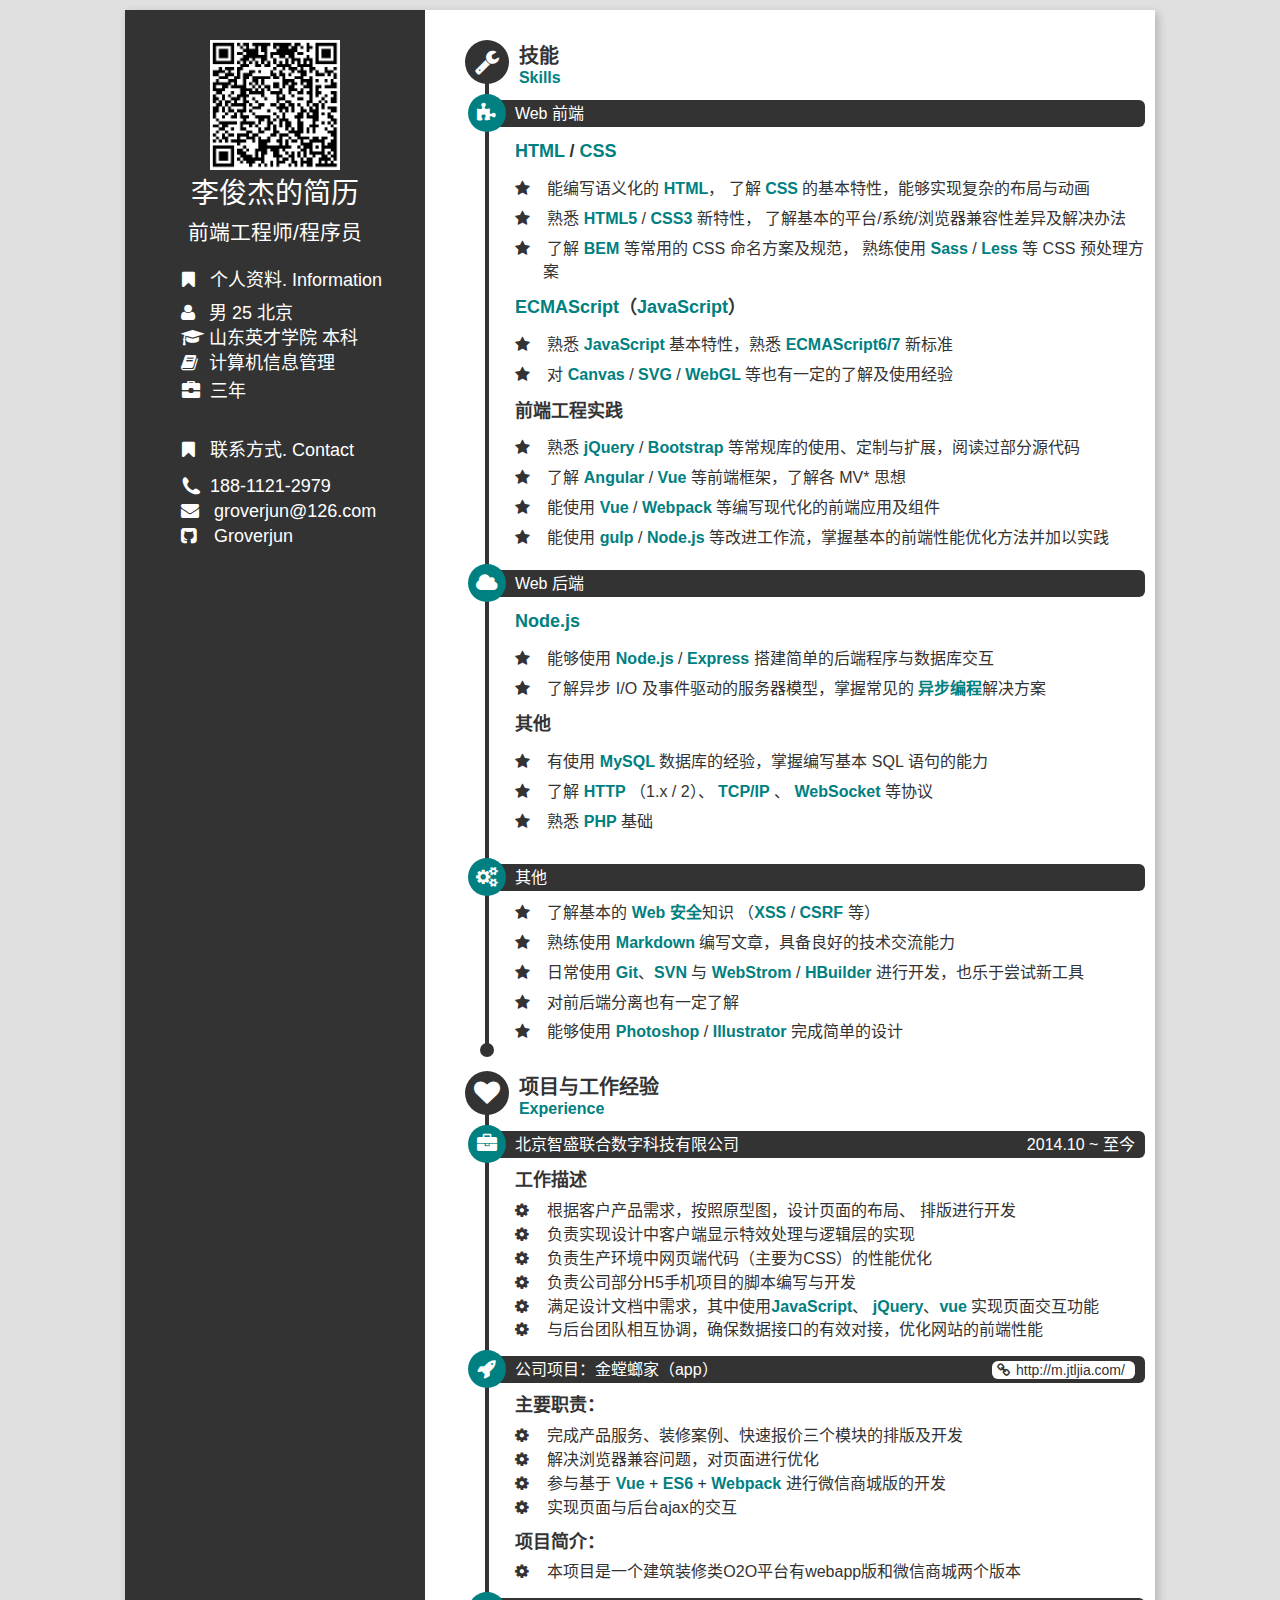
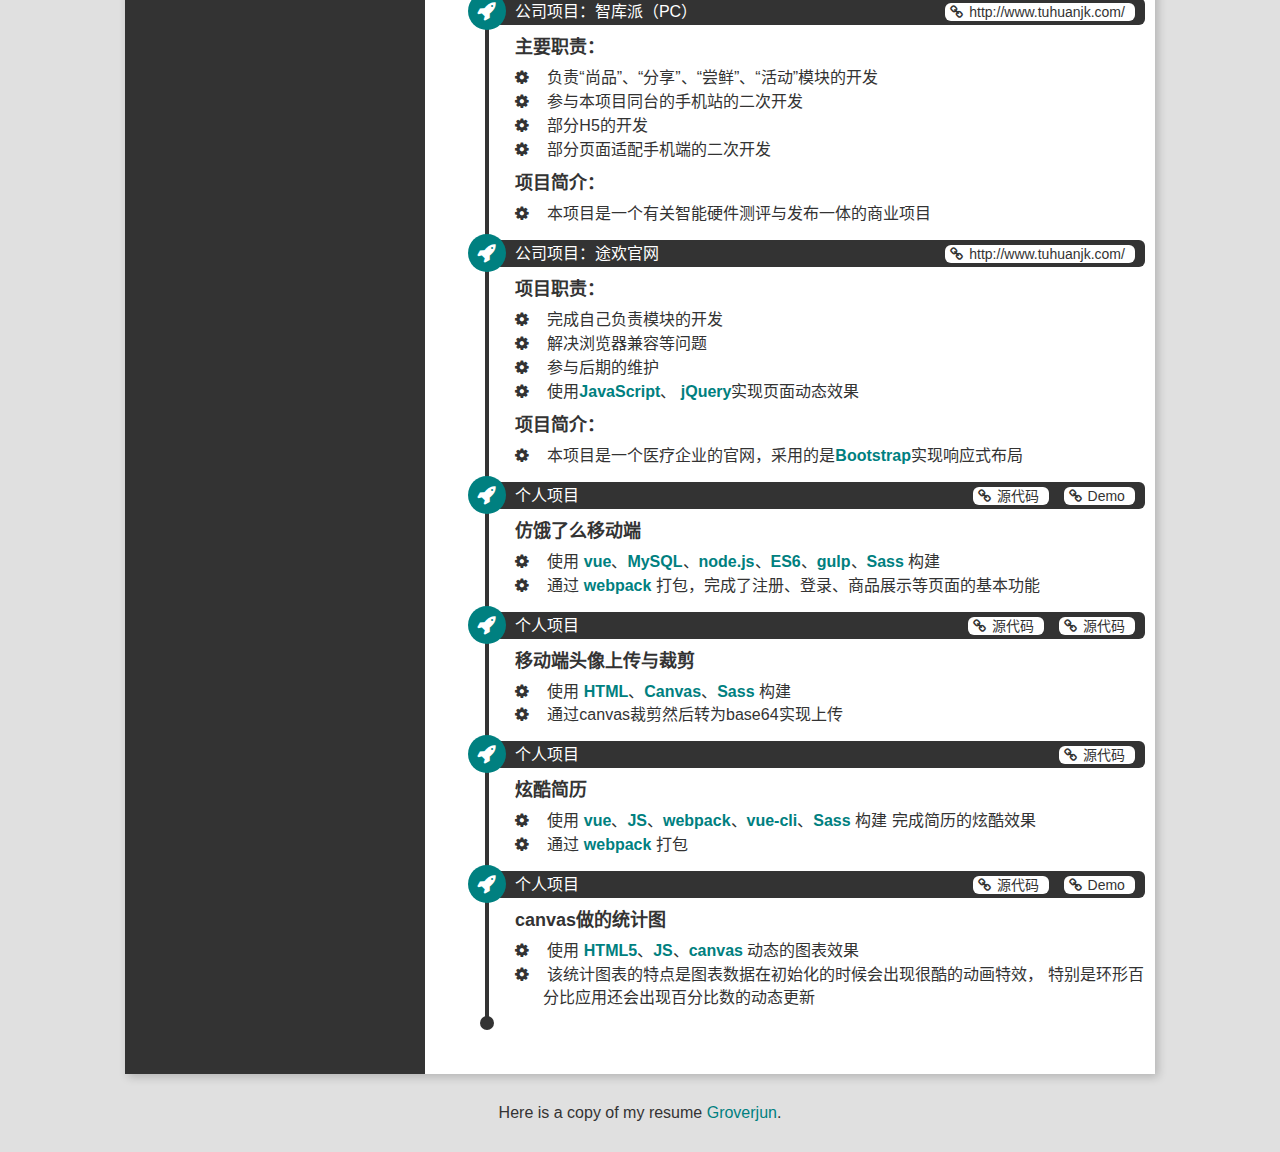
==== index.html @ 9f594776 "addd" ====
<!DOCTYPE html>
<!--[if lte IE 8]>
<html lang="zh-CN" class="lte-ie8">
<![endif]-->
<!--[if gt IE 8]><!-->
<html lang="zh-CN">
	<!--<![endif]-->

	<head>
		<meta charset="utf-8">
		<title>李俊杰- 个人简历</title>
		<meta name="viewport" content="width=device-width, initial-scale=1.0">
		<link rel="stylesheet" href="fontsss/iconfont.css">
		<link rel="stylesheet" href="fonttow/iconfont.css">
		<link rel="stylesheet" href="css/index.css">
		<script src="fonttow/iconfont.js"></script>
	</head>

	<body>
		<!--[if lte IE 8]><div class="lte-ie8-comment-wrapper"><p class="lte-ie8-comment">你正在使用 IE8 或更老的古董浏览器，还是快升级或者换浏览器吧~</p></div><![endif]-->
		<div class="container">
			<main>
				<header class="intro">
					<figure class="header-qrcode">
						<img src="css/junjie.png" class="qrcode-img invisible-lt-sm visible-print" />
					</figure>
					<section class="title">
						<h1>李俊杰的简历</h1>
						<h2>前端工程师/程序员</h2>
					</section>
					<section>
						<p class="tag"><span>个人资料. </span><span>Information</span></p>
						<ul class="contact">
							<li class="info-person">男 25 北京</li>
							<li class="info-education">山东英才学院 本科</li>
							<li class="info-professional">计算机信息管理</li>
							<li class="contact-person">
								<i class="iconfont icon-job"></i>三年

							</li>
						</ul>
						<div class="clear"></div>
					</section>
					<address>
						<p class="tag"><span>联系方式. </span><span>Contact</span></p>
						<ul class="contact">
							<li class="contact-tel">
								<i class="iconfont icon-tel"></i>
								<a href="tel:18811212979" >188-1121-2979</a>
							</li>
							<li class="contact-email">
								<a href="mailto://groverjun@126.com">groverjun@126.com</a>
							</li>							
							<li class="contact-github">
								<a href="https://github.com/Groverjun">Groverjun</a>
							</li>
						</ul>
					</address>
				</header>
				<article class="content row">
					<article class="column-6 first column">
						<article class="column-6 last column">
							<section class="skills">
								<div class="sec-title-wrapper">
									<h3 class="sec-title">
										<span class="sec-title-ch">技能</span>
										<span class="sec-title-en">Skills</span>
									</h3>
								</div>
								<div class="timeline-wrapper">
									<ul class="sec-content timeline">
										<li class="timeline-item skills-frontend">
											<h3 class="timeline-title">
												<span class="skills-type">Web 前端</span>
											</h3>
											<dl class="skills-description timeline-content">
												<dt class="skills-item-summary">
													<strong>HTML</strong> / <strong>CSS</strong>
												</dt>
												<dd class="skills-item-description">
													<span>
														能编写语义化的 <strong>HTML</strong>，
														了解 <strong>CSS</strong> 的基本特性，能够实现复杂的布局与动画
													</span>
												</dd>
												<dd class="skills-item-description">
													<span>
														熟悉 <strong>HTML5</strong> / <strong>CSS3</strong> 新特性，
														了解基本的平台/系统/浏览器兼容性差异及解决办法
													</span>
												</dd>
												<dd class="skills-item-description">
													<span>
														了解 <strong>BEM</strong> 等常用的 CSS 命名方案及规范，
														熟练使用 <strong>Sass</strong> / <strong>Less</strong> 
														等 CSS 预处理方案</span>
												</dd>
												<dt class="skills-item-summary">
													<strong>ECMAScript</strong>（<strong>JavaScript</strong>）
												</dt>
												<dd class="skills-item-description">
													<span>
														熟悉 <strong>JavaScript</strong> 
														基本特性，熟悉 <strong>ECMAScript6/7</strong> 新标准
													</span>
												</dd>
												<dd class="skills-item-description">
													<span>
														对 <strong>Canvas</strong> / <strong>SVG</strong> / 
														<strong>WebGL</strong> 等也有一定的了解及使用经验
													</span>
												</dd>
												<dt class="skills-item-summary">前端工程实践</dt>

												<dd class="skills-item-description">
													<span>
														熟悉 <strong>jQuery</strong> / 
														<strong>Bootstrap</strong> 等常规库的使用、定制与扩展，阅读过部分源代码
													</span>
												</dd>
												<dd class="skills-item-description">
													<span>
														了解<strong> Angular </strong>/ <strong>Vue </strong>等前端框架，了解各 MV* 思想
													</span>
												</dd>
												<dd class="skills-item-description">
													<span>
														能使用<strong> Vue </strong>/ <strong>Webpack </strong>等编写现代化的前端应用及组件
													</span>
												</dd>
												<dd class="skills-item-description">
													<span>
														能使用 <strong>gulp</strong> / <strong>Node.js</strong> 等改进工作流，掌握基本的前端性能优化方法并加以实践
													</span>
												</dd>
											</dl>
										</li>
										<li class="timeline-item skills-backend">
											<h3 class="timeline-title"><span class="skills-type">Web 后端</span></h3>
											<dl class="skills-description timeline-content">
												<dt class="skills-item-summary">
													<strong>Node.js</strong>
												</dt>
												<dd class="skills-item-description">
													<span>能够使用 <strong>Node.js</strong> / 
													<strong>Express</strong> 搭建简单的后端程序与数据库交互
												</dd>
												<dd class="skills-item-description">
													<span>
														了解异步 I/O 及事件驱动的服务器模型，掌握常见的
														<strong>异步编程</strong>解决方案
													</span>
												</dd>
												<dt class="skills-item-summary">其他</dt>
												<dd class="skills-item-description">
													<span>
														有使用 <strong>MySQL</strong>
														数据库的经验，掌握编写基本 SQL 语句的能力
													</span>
												</dd>
												<dd class="skills-item-description">
													<span>
														 了解 <strong>HTTP</strong>
														（1.x / 2）、 <strong>TCP/IP</strong>
														、 <strong>WebSocket</strong> 等协议
													</span>
												</dd>
												<dd class="skills-item-description">
													<span>
														熟悉 <strong>PHP</strong> 基础

													</span>
												</dd>
											</dl>
										</li>
										<li class="timeline-item skills-miscellaneous">
											<h3 class="timeline-title">
												<span class="skills-type">其他</span>
											</h3>
											<ul class="skills-description skills-miscellaneous timeline-content">
												<li class="skills-item-description">
													<span>
														了解基本的 <strong>Web 安全</strong>知识
														（<strong>XSS</strong> / 
														 <strong>CSRF</strong> 等）
													</span>
												</li>
												<li class="skills-item-description">
													<span>
														熟练使用 <strong>Markdown</strong> 编写文章，具备良好的技术交流能力
													</span>
												</li>
												<li class="skills-item-description">
													<span>
														日常使用 <strong>Git</strong>、<strong>SVN</strong>
														与 <strong>WebStrom</strong> /
														<strong>HBuilder</strong> 进行开发，也乐于尝试新工具
													</span>
												</li>
												<li class="skills-item-description">
													<span>
														对前后端分离也有一定了解
													</span>
												</li>
												<li class="skills-item-description">
													<span>
														能够使用 <strong>Photoshop</strong> / 
														<strong>Illustrator</strong> 完成简单的设计
													</span>
												</li>
											</ul>
										</li>
									</ul>
								</div>
							</section>
						</article>
						<section class="experience">
							<div class="sec-title-wrapper">
								<h3 class="sec-title">
									<span class="sec-title-ch">项目与工作经验</span>
									<span class="sec-title-en">Experience</span>
								</h3>
							</div>
							<div class="timeline-wrapper">
								<ul class="sec-content timeline">
									<li class="timeline-item experience-job">
										<h3 class="timeline-title">
											<span class="experience-place">北京智盛联合数字科技有限公司 </span>
											<time class="experience-time">2014.10 ~ 至今</time>
										</h3>
										<dl class="experience-description timeline-content">
											<dt class="experience-position">工作描述</dt>
											<dd class="experience-task">
												根据客户产品需求，按照原型图，设计页面的布局、
												排版进行开发
											</dd>
											<dd class="experience-task">
												负责实现设计中客户端显示特效处理与逻辑层的实现
											</dd>
											<dd class="experience-task">
												负责生产环境中网页端代码（主要为CSS）的性能优化
											</dd>
											<dd class="experience-task">
												负责公司部分H5手机项目的脚本编写与开发
											</dd>
											<dd class="experience-task">
												满足设计文档中需求，其中使用<strong>JavaScript</strong>、
												<strong>jQuery</strong>、<strong>vue</strong>
												实现页面交互功能
											</dd>
											<dd class="experience-task">
												与后台团队相互协调，确保数据接口的有效对接，优化网站的前端性能
											</dd>

										</dl>
									</li>
									<!--=====================公司项目==========================-->
									<li class="timeline-item experience-project">
										<h3 class="timeline-title">
											<span class="experience-project-type">公司项目：金螳螂家（app）</span>
											<span class="experience-title-aside">
												<a href="http://m.jtljia.com/" class="experience-project-link">http://m.jtljia.com/</a>
											</span>
										</h3>
										<dl class="experience-description timeline-content">
											<dt class="experience-project-name">主要职责：</dt>
											<dd class="experience-task">
												完成产品服务、装修案例、快速报价三个模块的排版及开发
											</dd>
											<dd class="experience-task">
												解决浏览器兼容问题，对页面进行优化
											</dd>
											<dd class="experience-task">
												参与基于 <strong>Vue</strong>
												+ <strong>ES6</strong> +
												<strong>Webpack</strong>
												进行微信商城版的开发
											</dd>
											<dd class="experience-task">
												实现页面与后台ajax的交互
											</dd>
											<dt class="experience-project-name">项目简介：</dt>
											<dd class="experience-task">
												本项目是一个建筑装修类O2O平台有webapp版和微信商城两个版本
											</dd>
										</dl>
									</li>
									<li class="timeline-item experience-project">
										<h3 class="timeline-title">
											<span class="experience-project-type">公司项目：智库派（PC）</span>
											<span class="experience-title-aside">
												<a href="http://www.zhikoco.com/" class="experience-project-link">http://www.tuhuanjk.com/</a>
											</span>
										</h3>
										<dl class="experience-description timeline-content">
											<dt class="experience-project-name">主要职责：</dt>
											<dd class="experience-task">
												负责“尚品”、“分享”、“尝鲜”、“活动”模块的开发
											</dd>
											<dd class="experience-task">
												参与本项目同台的手机站的二次开发
											</dd>
											<dd class="experience-task">
												部分H5的开发
											</dd>
											<dd class="experience-task">
												部分页面适配手机端的二次开发
											</dd>
											<dt class="experience-project-name">项目简介：</dt>
											<dd class="experience-task">
												本项目是一个有关智能硬件测评与发布一体的商业项目
											</dd>
										</dl>
									</li>
									<li class="timeline-item experience-project">
										<h3 class="timeline-title">
											<span class="experience-project-type">公司项目：途欢官网</span>
											<span class="experience-title-aside">
												<a href="http://www.tuhuanjk.com/" class="experience-project-link">http://www.tuhuanjk.com/</a>
											</span>
										</h3>
										<dl class="experience-description timeline-content">
											<dt class="experience-project-name">项目职责：</dt>
											<dd class="experience-task">
												完成自己负责模块的开发
											</dd>
											<dd class="experience-task">
												解决浏览器兼容等问题
											</dd>
											<dd class="experience-task">
												参与后期的维护
											</dd>
											<dd class="experience-task">
												使用<strong>JavaScript</strong>、 <strong>jQuery</strong>实现页面动态效果
											</dd>
											<dt class="experience-project-name">项目简介：</dt>
											<dd class="experience-task">
												本项目是一个医疗企业的官网，采用的是<strong>Bootstrap</strong>实现响应式布局
											</dd>
										</dl>
									</li>


									<!--======================个人项目============================-->
									<li class="timeline-item experience-project">
										<h3 class="timeline-title">
											<span class="experience-project-type">个人项目</span>
											<span class="experience-title-aside">
												<a href="https://github.com/Groverjun/lem" class="experience-project-link">源代码</a>
												<a href="http://cangdu.org:8001/" class="experience-project-link">Demo</a>
											</span>
										</h3>
										<dl class="experience-description timeline-content">
											<dt class="experience-project-name">仿饿了么移动端</dt>
											<dd class="experience-task">

												使用 <strong>vue</strong>、<strong>MySQL</strong>、<strong>node.js</strong>、<strong>ES6</strong>、<strong>gulp</strong>、<strong>Sass</strong> 构建

											</dd>
											<dd class="experience-task">
												通过 <strong>webpack</strong> 打包，完成了注册、登录、商品展示等页面的基本功能
											</dd>
										</dl>
									</li>
									<li class="timeline-item experience-project">
										<h3 class="timeline-title">
											<span class="experience-project-type">个人项目</span>
											<span class="experience-title-aside">
												<a href="https://github.com/Groverjun/html5" class="experience-project-link">源代码</a>
												<a href=" https://groverjun.github.io/html5/" class="experience-project-link">源代码</a>
											</span>
										</h3>
										<dl class="experience-description timeline-content">
											<dt class="experience-project-name">移动端头像上传与裁剪</dt>
											<dd class="experience-task">
												使用 <strong>HTML</strong>、<strong>Canvas</strong>、<strong>Sass</strong> 构建

											</dd>
											<dd class="experience-task">
												通过canvas裁剪然后转为base64实现上传
											</dd>
										</dl>
									</li>
									<li class="timeline-item experience-project">
										<h3 class="timeline-title">
											<span class="experience-project-type">个人项目</span>
											<span class="experience-title-aside">
												<a href="https://github.com/Groverjun/resume2.0" class="experience-project-link">源代码</a>
											</span>
										</h3>
										<dl class="experience-description timeline-content">
											<dt class="experience-project-name">炫酷简历</dt>
											<dd class="experience-task">

												使用 <strong>vue</strong>、<strong>JS</strong>、<strong>webpack</strong>、<strong>vue-cli</strong>、<strong>Sass</strong> 构建
												完成简历的炫酷效果
											</dd>
											<dd class="experience-task">
												通过 <strong>webpack</strong> 打包
											</dd>
										</dl>
									</li>
									<li class="timeline-item experience-project">
										<h3 class="timeline-title">
											<span class="experience-project-type">个人项目</span>
											<span class="experience-title-aside">
												<a href="https://github.com/Groverjun/canvas" class="experience-project-link">源代码</a>
												<a href=" https://groverjun.github.io/canvas/" class="experience-project-link">Demo</a>
											</span>
										</h3>
										<dl class="experience-description timeline-content">
											<dt class="experience-project-name">canvas做的统计图</dt>
											<dd class="experience-task">

												使用 <strong>HTML5</strong>、<strong>JS</strong>、<strong>canvas</strong>
												动态的图表效果
											</dd>
											<dd class="experience-task">
												该统计图表的特点是图表数据在初始化的时候会出现很酷的动画特效，
												特别是环形百分比应用还会出现百分比数的动态更新
											</dd>
										</dl>
									</li>
								</ul>
							</div>
						</section>
					</article>
				</article>

			</main>
		</div>
		<footer>
			<p>Here is a copy of my resume
				<a href="https://github.com/Groverjun/Web-Developer2.0">Groverjun</a>.</p>
		</footer>
	</body>

</html>
---- fontsss/iconfont.css ----
@font-face {font-family: "iconfont";
  src: url('iconfont.eot?t=1501136248824'); /* IE9*/
  src: url('iconfont.eot?t=1501136248824#iefix') format('embedded-opentype'), /* IE6-IE8 */
  url('iconfont.woff?t=1501136248824') format('woff'), /* chrome, firefox */
  url('iconfont.ttf?t=1501136248824') format('truetype'), /* chrome, firefox, opera, Safari, Android, iOS 4.2+*/
  url('iconfont.svg?t=1501136248824#iconfont') format('svg'); /* iOS 4.1- */
}

.iconfont {
  font-family:"iconfont" !important;
  font-size:16px;
  font-style:normal;
  -webkit-font-smoothing: antialiased;
  -moz-osx-font-smoothing: grayscale;
}

.icon-job:before { content: "\e603"; }
---- fonttow/iconfont.css ----
@font-face {font-family: "iconfont";
  src: url('iconfont.eot?t=1501117057580'); /* IE9*/
  src: url('iconfont.eot?t=1501117057580#iefix') format('embedded-opentype'), /* IE6-IE8 */
  url('iconfont.woff?t=1501117057580') format('woff'), /* chrome, firefox */
  url('iconfont.ttf?t=1501117057580') format('truetype'), /* chrome, firefox, opera, Safari, Android, iOS 4.2+*/
  url('iconfont.svg?t=1501117057580#iconfont') format('svg'); /* iOS 4.1- */
}

.iconfont {
  font-family:"iconfont" !important;
  font-size:16px;
  font-style:normal;
  -webkit-font-smoothing: antialiased;
  -moz-osx-font-smoothing: grayscale;
}

.icon-tel:before { content: "\e62a"; }

.icon-job-on:before { content: "\e8a4"; }
---- css/index.css ----
@font-face {
  font-family: 'FontAwesome';
  src: url('../font/fontawesome-webfont.eot?v=4.3.0');
  src: url('../font/fontawesome-webfont.eot?#iefix&v=4.3.0') format('embedded-opentype'), url('../font/fontawesome-webfont.woff2?v=4.3.0') format('woff2'), url('../font/fontawesome-webfont.woff?v=4.3.0') format('woff'), url('../font/fontawesome-webfont.ttf?v=4.3.0') format('truetype'), url('../font/fontawesome-webfont.svg?v=4.3.0#fontawesomeregular') format('svg');
  font-weight: normal;
  font-style: normal;
}
*{
  word-wrap: break-word;
  word-break: normal;
}
a {
  text-decoration: none;
  transition: all 0.3s ease-out;
}
a:link {
  color: #008080;
}
a:visited {
  color: #008080;
}
a:hover {
  color: #333;
}
a:active {
  color: #333;
}
html {
  margin: 0;
  padding: 0;
}
body {
  color: #333;
  background-color: #E0E0E0;
  font-family: "Open Sans", "Helvetica Neue", Helvetica, Arial, sans-serif;
  margin: 0;
  padding: 0;
  font-size: 16px;
}
h1 {
  font-size: 28px;
  font-weight: 400;
}
h2 {
  font-size: 20.8px;
}
h3 {
  font-size: 20px;
}
h4 {
  font-size: 16px;
}
h5 {
  font-size: 16px;
}
h6 {
  font-size: 14px;
}
.container {
  background-color: white;
  box-shadow: 3px 3px 9px rgba(0, 0, 0, 0.2);
}
strong {
  font-weight: bold;
  color: #008080;
}
.lte-ie8 .lte-ie8-comment-wrapper {
  color: white;
  background-color: #008080;
  width: 100%;
  height: 100%;
  position: fixed;
  padding: 0;
  margin: 0;
}
.lte-ie8 p,
.lte-ie8 .container,
.lte-ie8 .links {
  display: none;
}
.lte-ie8 .lte-ie8-comment-wrapper p {
  text-align: center;
  font-size: 32px;
  margin-top: 25%;
  display: block;
}
.clear {
  clear: both;
}
ul,
ol,
dl {
  line-height: 1.42857143;
}
* {
  box-sizing: border-box;
}
.container {
  margin-right: auto;
  margin-left: auto;
  position: relative;
  overflow: hidden;
}
.column {
  position: relative;
  min-height: 1px;
}
.row {
  margin-left: -0.1px;
  margin-right: -0.1px;
  overflow: hidden;
}
.cnzz {
  display: none;
}
.header-qrcode .qrcode-img {
  width: 130px;
  height: 130px;
  margin: 0 auto;
}
.intro {
  float: left;
  position: absolute;
  top: 0;
  width: 300px;
  padding-bottom: 10000px;
  margin-bottom: 10000px;
  background-color: #333;
  color: white;
}
.title {
  text-align: center;
  margin: 0;
}
@media screen and (max-width: 991px) {
  .title {
    position: relative;
    -webkit-transform: translate(0, 50%);
    -moz-transform: translate(0, 50%);
    -ms-transform: translate(0, 50%);
    -o-transform: translate(0, 50%);
    transform: translate(0, 50%);
  }
}
@media screen and (max-width: 767px) {
  .title {
    -webkit-transform: translate(0, 0);
    -moz-transform: translate(0, 0);
    -ms-transform: translate(0, 0);
    -o-transform: translate(0, 0);
    transform: translate(0, 0);
    float: none;
    text-align: center;
  }
}
.title h1,
.title h2 {
  margin: 5px 0;
  line-height: 1;
}
.title h1 {
  padding: 5px 0;
  color: white;
}
.title h2 {
  padding: 5px 6px;
  font-weight: normal;
}
.header-qrcode {
  margin: 0;
}
address {
  overflow-y: hidden;
  zoom: 1;
}
@media screen and (max-width: 991px) {
  address {
    margin-top: -13px;
  }
}
@media screen and (max-width: 767px) {
  address {
    margin-top: -14px;
  }
}
.intro .tag {
  font-size: 18px;
  margin: 16px 0 10px 17px;
  font-style: normal;
}
@media screen and (max-width: 991px) {
  .intro .tag {
    display: none;
  }
}
.intro .contact {
  float: left;
  margin: 0;
  padding-left: 16px;
}
@media print or (max-width: 767px) {
  .intro .contact {
    float: none;
    margin-top: 10px;
    padding-left: 5px;
  }
}
.intro .contact li {
  list-style-type: none;
  font-style: normal;
  line-height: 1.4;
  font-size: 18px;
  word-break: break-all;
}
.intro a:link,
.intro a:visited {
  color: white;
}
.intro a:hover,
.intro a:active {
  color: #A3D3D1;
}
.tag {
  padding-left: 28px;
}
.tag::before {
  font-family: FontAwesome;
  font-size: inherit;
  text-rendering: auto;
  -webkit-font-smoothing: antialiased;
  -moz-osx-font-smoothing: grayscale;
  transform: translate(0, 0);
  content: "\f02e";
  width: 28px;
  margin-left: -28px;
  display: inline-block;
}
.info-person {
  padding-left: 28px;
}
.info-person::before {
  font-family: FontAwesome;
  font-size: inherit;
  text-rendering: auto;
  -webkit-font-smoothing: antialiased;
  -moz-osx-font-smoothing: grayscale;
  transform: translate(0, 0);
  content: "\f007";
  width: 28px;
  margin-left: -28px;
  display: inline-block;
}
.info-education {
  padding-left: 28px;
}
.info-education::before {
  font-family: FontAwesome;
  font-size: inherit;
  text-rendering: auto;
  -webkit-font-smoothing: antialiased;
  -moz-osx-font-smoothing: grayscale;
  transform: translate(0, 0);
  content: "\f19d";
  width: 28px;
  margin-left: -28px;
  display: inline-block;
}
.info-professional {
  padding-left: 28px;
}
.info-professional::before {
  font-family: FontAwesome;
  font-size: inherit;
  text-rendering: auto;
  -webkit-font-smoothing: antialiased;
  -moz-osx-font-smoothing: grayscale;
  transform: translate(0, 0);
  content: "\f02d";
  width: 28px;
  margin-left: -28px;
  display: inline-block;
}
.contact-phone {
  padding-left: 28px;
}
.contact-phone::before {
  font-family: FontAwesome;
  font-size: inherit;
  text-rendering: auto;
  -webkit-font-smoothing: antialiased;
  -moz-osx-font-smoothing: grayscale;
  transform: translate(0, 0);
  content: "\f095";
  width: 28px;
  margin-left: -28px;
  display: inline-block;
}
.contact-email {
  padding-left: 28px;
}
.contact-email::before {
  font-family: FontAwesome;
  font-size: inherit;
  text-rendering: auto;
  -webkit-font-smoothing: antialiased;
  -moz-osx-font-smoothing: grayscale;
  transform: translate(0, 0);
  content: "\f0e0";
  width: 28px;
  margin-left: -28px;
  display: inline-block;
}
.contact-github {
  padding-left: 28px;
}
.iconfont::before{
  width: 24px;
  display: inline-block;
  font-size: 20px;
}
.icon {
  width: 24px; height: 18px;
  vertical-align: -0.15em;
  fill: currentColor;
  overflow: hidden;
}
.contact-github::before {
  font-family: FontAwesome;
  font-size: inherit;
  text-rendering: auto;
  -webkit-font-smoothing: antialiased;
  -moz-osx-font-smoothing: grayscale;
  transform: translate(0, 0);
  content: "\f092";
  width: 28px;
  margin-left: -28px;
  display: inline-block;
}
.contact-sinaweibo {
  padding-left: 28px;
}
.contact-sinaweibo::before {
  font-family: FontAwesome;
  font-size: inherit;
  text-rendering: auto;
  -webkit-font-smoothing: antialiased;
  -moz-osx-font-smoothing: grayscale;
  transform: translate(0, 0);
  content: "\f18a";
  width: 28px;
  margin-left: -28px;
  display: inline-block;
}
.contact-blog {
  padding-left: 28px;
}
.contact-blog::before {
  font-family: FontAwesome;
  font-size: inherit;
  text-rendering: auto;
  -webkit-font-smoothing: antialiased;
  -moz-osx-font-smoothing: grayscale;
  transform: translate(0, 0);
  content: "\f143";
  width: 28px;
  margin-left: -28px;
  display: inline-block;
}
.contact-wechat {
  padding-left: 28px;
}
.contact-wechat::before {
  font-family: FontAwesome;
  font-size: inherit;
  text-rendering: auto;
  -webkit-font-smoothing: antialiased;
  -moz-osx-font-smoothing: grayscale;
  transform: translate(0, 0);
  content: "\f1d7";
  width: 28px;
  margin-left: -28px;
  display: inline-block;
}
footer {
  text-align: center;
  margin: 30px 6px;
}
section {
  margin-bottom: 14px;
}
.sec-title-wrapper {
  overflow-y: hidden;
  zoom: 1;
}
.sec-title {
  float: left;
  padding: 0;
  margin: 0 0 0 10px;
  overflow-y: hidden;
  zoom: 1;
}
.sec-title-ch {
  font-size: 20px;
  float: left;
  font-weight: bold;
}
.sec-title-en {
  font-size: 16px;
  float: left;
  clear: left;
  color: #008080;
  text-transform: capitalize;
  font-weight: bold;
}
.sec-title-wrapper::before {
  font-family: FontAwesome;
  font-size: inherit;
  text-rendering: auto;
  -webkit-font-smoothing: antialiased;
  -moz-osx-font-smoothing: grayscale;
  transform: translate(0, 0);
  background-color: #333;
  color: white;
  border-radius: 100%;
  float: left;
  width: 32px;
  height: 32px;
  padding: 6px;
  text-align: center;
  line-height: 32px;
  font-size: 26px;
  content: "\f092";
}
.timeline-wrapper {
  overflow-y: hidden;
  zoom: 1;
  margin-top: -29px;
}
.timeline-wrapper::after {
  font-family: FontAwesome;
  font-size: inherit;
  text-rendering: auto;
  -webkit-font-smoothing: antialiased;
  -moz-osx-font-smoothing: grayscale;
  transform: translate(0, 0);
  background-color: #333;
  color: white;
  border-radius: 100%;
  float: left;
  width: 14px;
  height: 14px;
  padding: 0;
  text-align: center;
  line-height: 14px;
  font-size: 14px;
  content: "";
  margin-left: 15px;
  margin-top: -7px;
}
.timeline {
  padding-top: 42px;
  padding-left: 26px;
  border-left: 4px solid #333;
  margin: 0 0 0 20px;
  /*padding-right: 30px;*/
  /*width:600px;*/
}
.icon-job:before{
  display: inline-block;
  margin-right: 5px;
}
.timeline li {
  list-style-type: none;
}
.timeline-item {
  padding-bottom: 14px;
}
.timeline-title {
  margin: 0 0 0 -26px;
  padding: 3px 10px 3px 26px;
  color: white;
  background-color: #333;
  border-radius: 6px;
  font-weight: normal;
  font-size: 16px;
  line-height: 1.33;
  overflow-y: hidden;
  zoom: 1;
}
.timeline-item::before {
  font-family: FontAwesome;
  font-size: inherit;
  text-rendering: auto;
  -webkit-font-smoothing: antialiased;
  -moz-osx-font-smoothing: grayscale;
  transform: translate(0, 0);
  background-color: #008080;
  color: white;
  border-radius: 100%;
  float: left;
  width: 26px;
  height: 26px;
  padding: 6px;
  text-align: center;
  line-height: 26px;
  font-size: 20px;
  content: "\f02d";
  margin-left: -47px;
  margin-top: -6px;
  position: absolute;
}
.timeline-content {
  margin: 0;
}
@media (max-width: 767px) {
  .timeline-content {
    margin-left: -10px;
  }
}
.progress {
  border-radius: 4px;
  background-color: #333;
  overflow: hidden;
}
.progress-bar {
  background-color: #008080;
  text-align: right;
  padding-right: 10px;
}
.progress-label {
  color: white;
  font-size: inherit;
}
.education-name {
  font-size: 32px;
  font-weight: bold;
  margin: 10px 0 5px 0;
}
.education-major,
.education-honor {
  list-style-type: none;
  line-height: 1.42857143;
  margin: 0;
  padding: 0;
}
.education .sec-title-wrapper::before {
  content: "\f02d";
}
.education-bachelor.timeline-item::before {
  content: "\f02e";
}
.education-major {
  padding-left: 28px;
}
.education-major::before {
  font-family: FontAwesome;
  font-size: inherit;
  text-rendering: auto;
  -webkit-font-smoothing: antialiased;
  -moz-osx-font-smoothing: grayscale;
  transform: translate(0, 0);
  content: "\f19d";
  width: 28px;
  margin-left: -28px;
  display: inline-block;
}
.education-honor {
  padding-left: 28px;
}
.education-honor::before {
  font-family: FontAwesome;
  font-size: inherit;
  text-rendering: auto;
  -webkit-font-smoothing: antialiased;
  -moz-osx-font-smoothing: grayscale;
  transform: translate(0, 0);
  content: "\f091";
  width: 28px;
  margin-left: -28px;
  display: inline-block;
}
.language .sec-content {
  margin: 10px 0 0 20px;
}
.language-certificates {
  margin: 0;
  padding: 0;
}
.language-cert-wrapper {
  font-size: 20px;
  margin-bottom: 5px;
  line-height: initial;
  overflow-y: hidden;
  zoom: 1;
}
.language-cert-type {
  float: left;
  font-weight: bold;
}
.language-cert-wrapper .progress {
  float: right;
  width: 80%;
  margin: 0;
}
@media (max-width: 767px) {
  .language-cert-wrapper .progress {
    float: right;
    width: 75%;
  }
}
.language-description {
  padding-left: 0;
  margin: 10px 0;
}
.language-desc-item {
  list-style-type: none;
  line-height: 1.4;
}
.language .sec-title-wrapper::before {
  content: "\f086";
}
.language-desc-item {
  padding-left: 28px;
}
.language-desc-item::before {
  font-family: FontAwesome;
  font-size: inherit;
  text-rendering: auto;
  -webkit-font-smoothing: antialiased;
  -moz-osx-font-smoothing: grayscale;
  transform: translate(0, 0);
  content: "\f005";
  width: 28px;
  margin-left: -28px;
  display: inline-block;
}
.experience-place,
.experience-project-type {
  float: left;
}
.experience-time,
.experience-title-link {
  float: right;
}
.experience-position,
.experience-project-name {
  font-size: 18px;
  font-weight: bold;
  margin: 10px 0 5px 0;
}
.experience-task {
  padding-left: 0;
  margin: 0;
}
.experience-title-aside {
  float: right;
  list-style-type: none;
}
.experience-project-link {
  border-radius: 6px;
  padding: 1px 10px;
  background-color: white;
  font-size: 14px;
  margin-left: 10px;
}
.experience-project-link:link,
.experience-project-link:visited {
  color: #333;
}
.experience-project-link:hover,
.experience-project-link:active {
  color: #333;
  background-color: rgba(255, 255, 255, 0.8);
}
.experience .sec-title-wrapper::before {
  content: "\f004";
}
.experience-job.timeline-item::before {
  content: "\f0b1";
}
.experience-project.timeline-item::before {
  content: "\f135";
}
.experience-task {
  padding-left: 28px;
}
.experience-task::before {
  font-family: FontAwesome;
  font-size: inherit;
  text-rendering: auto;
  -webkit-font-smoothing: antialiased;
  -moz-osx-font-smoothing: grayscale;
  transform: translate(0, 0);
  content: "\f013";
  width: 28px;
  margin-left: -28px;
  display: inline-block;
}
.experience-project-link {
  padding-left: 24px;
}
.experience-project-link::before {
  font-family: FontAwesome;
  font-size: inherit;
  text-rendering: auto;
  -webkit-font-smoothing: antialiased;
  -moz-osx-font-smoothing: grayscale;
  transform: translate(0, 0);
  content: "\f0c1";
  width: 19px;
  margin-left: -19px;
  display: inline-block;
}
.skills-item-description {
  padding-left: 0;

}
.skills-item {
  margin: 10px 0;
}
.skills-item-description {
  margin: 0;
}
.skills-item-summary {
  font-size: 18px;
  margin: 12px 0 12px 0;
  font-weight: bold;
}
.skills-miscellaneous {
  margin-top: 10px;
  padding: 0;
}
.skills-miscellaneous .skills-item-description {
  list-style-type: none;
}
.skills .sec-title-wrapper::before {
  content: "\f0ad";
}
.skills-frontend.timeline-item::before {
  content: "\f12e";
}
.skills-backend.timeline-item::before {
  content: "\f0c2";
}
.skills-miscellaneous.timeline-item::before {
  content: "\f085";
}
.skills-item-description {
  padding-left: 28px;
  margin-bottom: 6px;
}
.skills-item-description::before {
  font-family: FontAwesome;
  font-size: inherit;
  text-rendering: auto;
  -webkit-font-smoothing: antialiased;
  -moz-osx-font-smoothing: grayscale;
  transform: translate(0, 0);
  content: "\f005";
  width: 28px;
  margin-left: -28px;
  display: inline-block;
}
aside {
  right: 0;
  z-index: 100;
  position: fixed;
  top: 50%;
  transform: translate(0, -50%);
}
@media (max-width: 991px) {
  aside {
    position: relative;
    display: table;
    width: 100%;
    right: auto;
    top: 0;
    transform: none;
    overflow-y: hidden;
    zoom: 1;
  }
}
aside .links {
  margin: 0;
  padding: 0;
}
@media (max-width: 991px) {
  aside .links {
    display: table-row;
  }
}
aside .link {
  list-style-type: none;
  margin-top: 6px;
  background-color: rgba(0, 0, 0, 0.8);
  border-radius: 5px 0 0 5px;
  transition: all 0.3s ease-out;
}
aside .link:hover,
aside .link:active {
  background-color: rgba(0, 0, 0, 0.6);
}
@media (max-width: 991px) {
  aside .link {
    display: table-cell;
    background-color: #333;
    border-radius: 0;
    text-align: center;
  }
}
aside a {
  width: 100%;
  padding: 10px;
  display: inline-block;
}
aside a:link,
aside a:visited,
aside a:hover,
aside a:active {
  color: white;
}
.container {
  margin-top: 10px;
}
@media screen and (max-width: 991px) {
  .container {
    width: 750px;
  }
  .container .content {
    left: 0px;
    width: 100%;
  }
  .container .intro {
    position: relative;
    padding: 0;
    margin: 0;
    width: 100%;
    padding: 30px 40px;
  }
  .container .intro .title {
    float: right;
  }
  .container .intro .title h1 {
    font-size: 48px;
  }
}
@media screen and (max-width: 767px) {
  .container {
    width: 100%;
    padding: 5px 0;
    margin-top: 0;
  }
  .container .intro .title h1 {
    font-size: 40px;
  }
  .container .intro .contact li {
    font-size: 17px;
  }
}
@media screen and (min-width: 768px) {
  .container {
    width: 822px;
  }
}
@media screen and (min-width: 992px) {
  .container {
    width: 822px;
  }
  .container .content {
    width: 552px;
  }
}
@media screen and (min-width: 1200px) {
  .container {
    width: 1030px;
  }
  .container .content {
    width: 760px;
  }
}
header,
.content {
  padding: 30px 40px;
}
.content {
  position: relative;
  left: 300px;
}
@media screen and (max-width: 767px) {
  header,
  .content {
    padding: 30px 10px;
    margin-top: 0;
    margin-bottom: 5px;
  }
}
@media screen and (min-width: 992px) {
  .invisible-lt-sm {
    display: block;
  }
}
@media screen and (max-width: 991px) {
  .invisible-lt-sm {
    display: none;
  }
}
@media screen and (min-width: 992px) {
  .visible-lt-sm {
    display: none;
  }
}
@media screen and (max-width: 991px) {
  .visible-lt-sm {
    display: block;
  }
}
@media print {
  .visible-print {
    display: block;
  }
}
@media print {
  .invisible-print {
    display: none;
  }
}
@media print {
  .container {
    width: 1000px;
    margin-top: 0;
    box-shadow: none;
  }
  body {
    background: transparent;
  }
  aside,
  footer {
    display: none;
  }
}

/*# sourceMappingURL=[data-uri] */
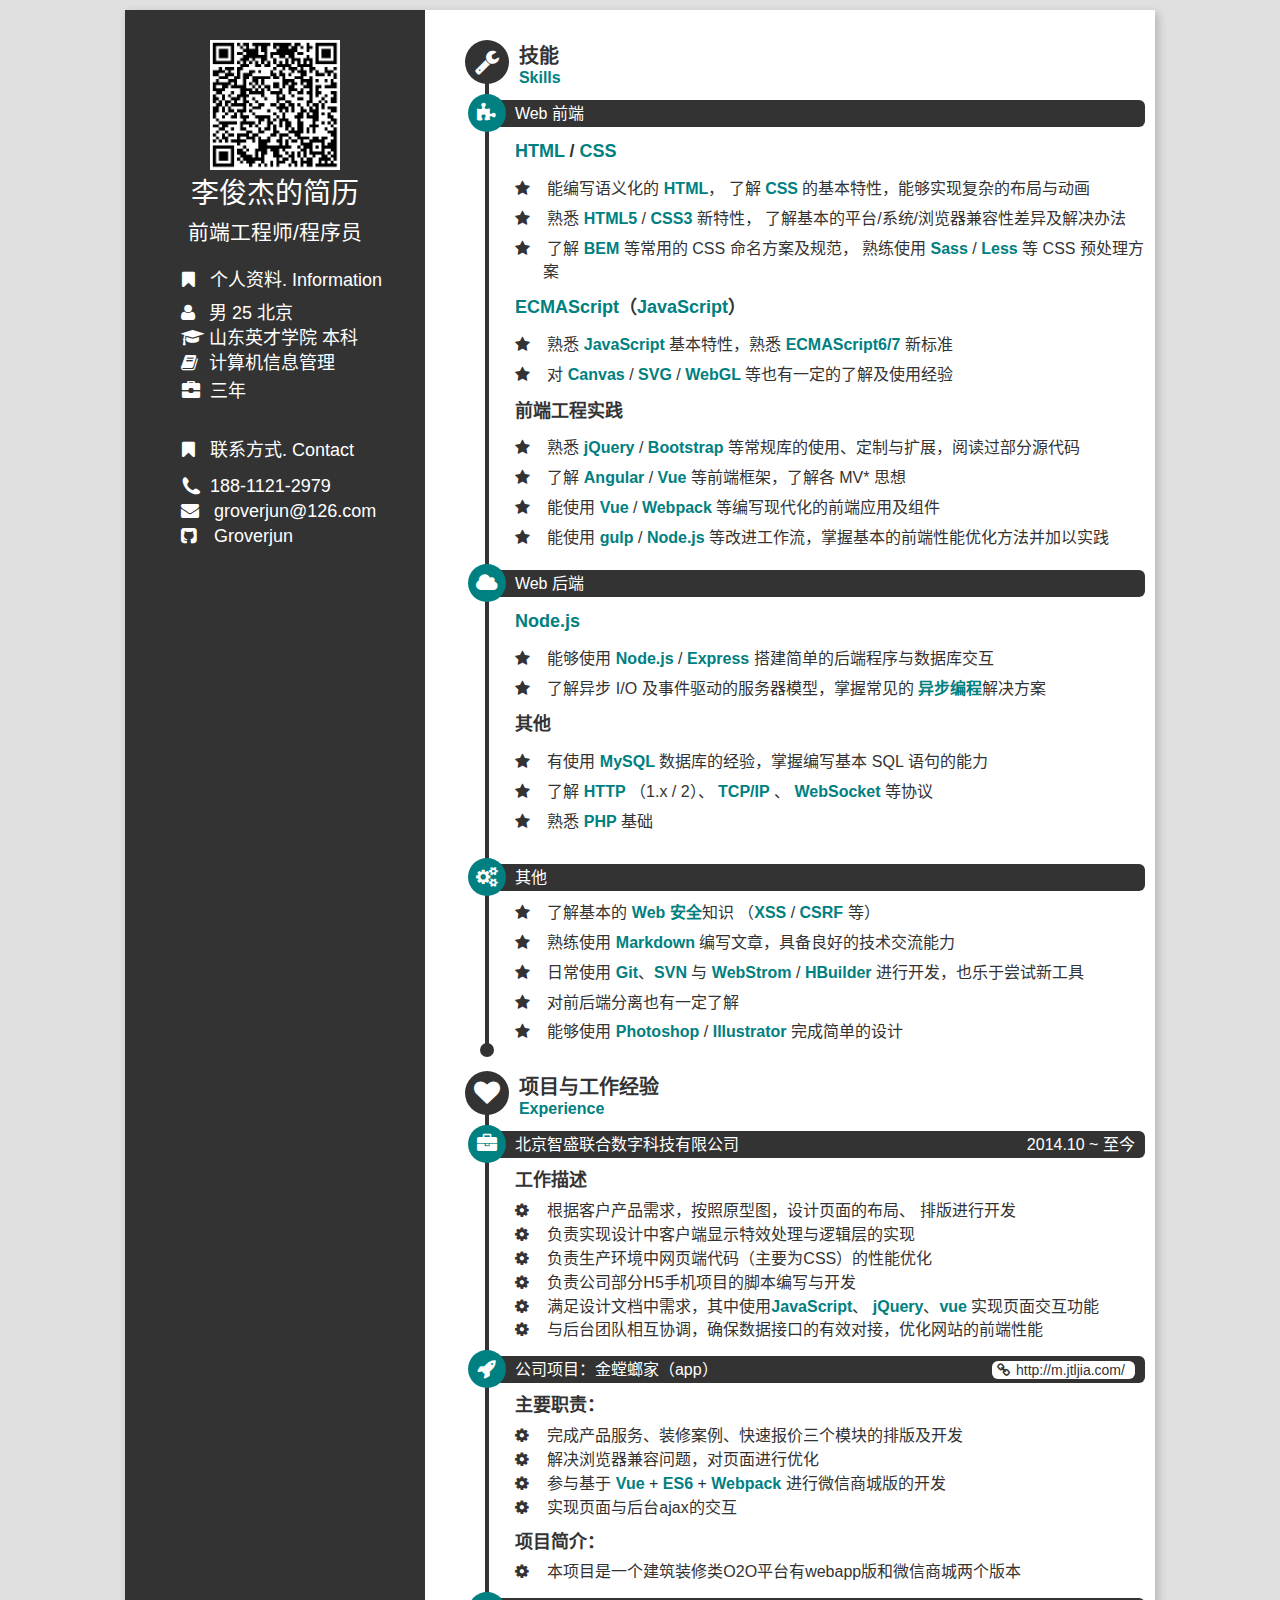
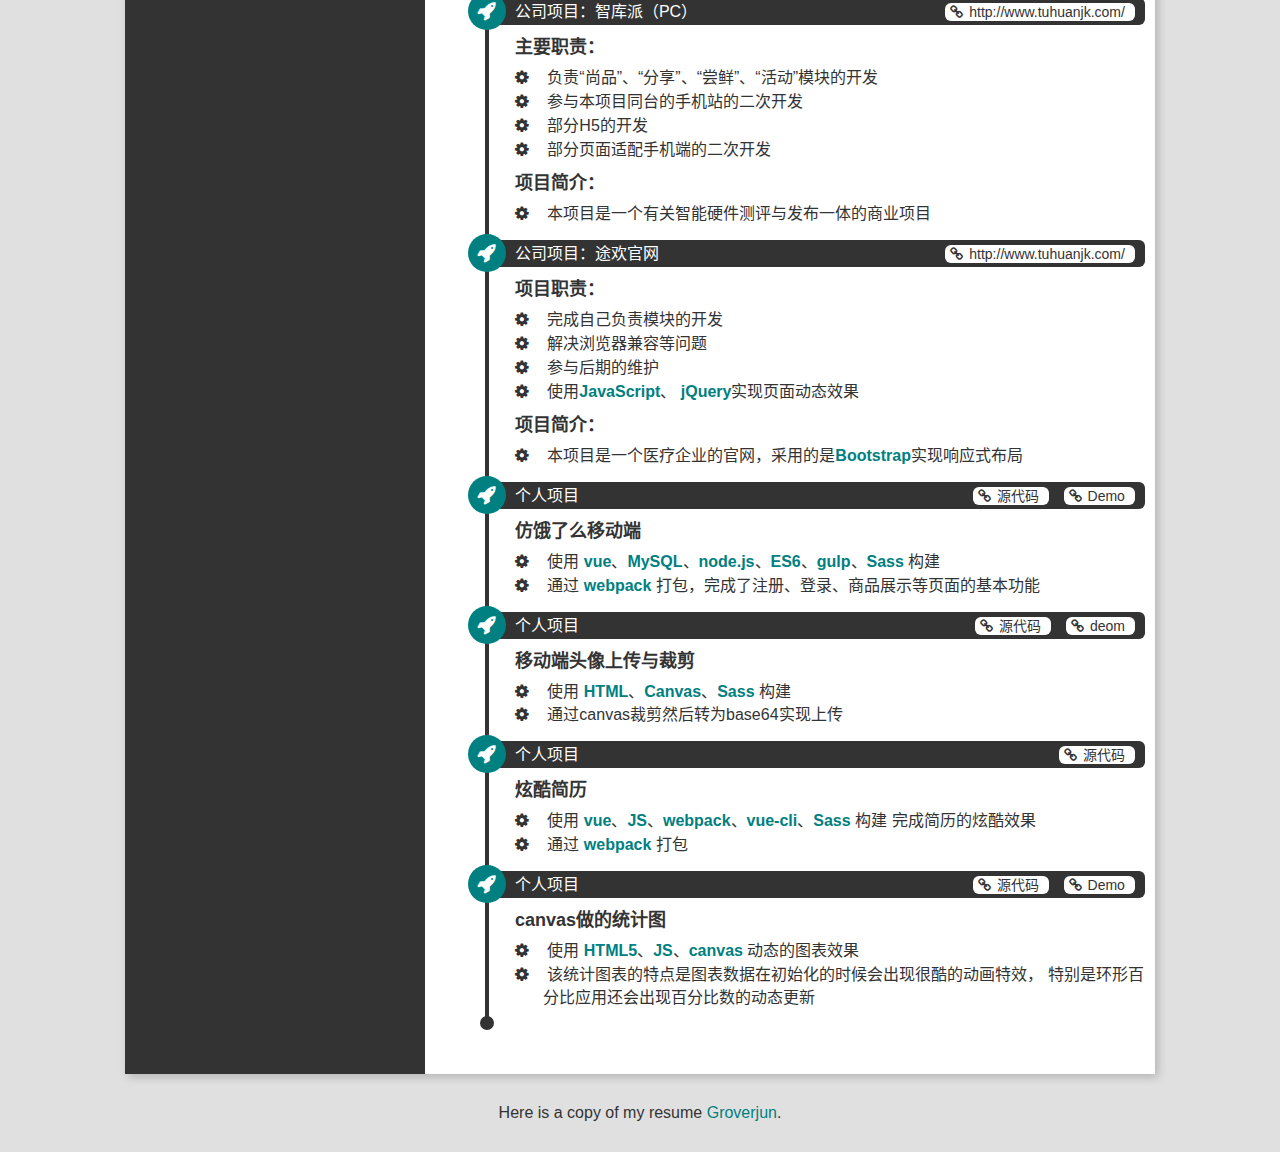
==== commit acf3f0d4: "add" ====
--- a/index.html
+++ b/index.html
@@ -366,8 +366,8 @@
 										<h3 class="timeline-title">
 											<span class="experience-project-type">个人项目</span>
 											<span class="experience-title-aside">
-												<a href="https://github.com/Groverjun/html5" class="experience-project-link">源代码</a>
-												<a href=" https://groverjun.github.io/html5/" class="experience-project-link">源代码</a>
+												<a href="https://github.com/Groverjun/html5/" class="experience-project-link">源代码</a>
+												<a href=" https://groverjun.github.io/html5" class="experience-project-link">deom</a>
 											</span>
 										</h3>
 										<dl class="experience-description timeline-content">
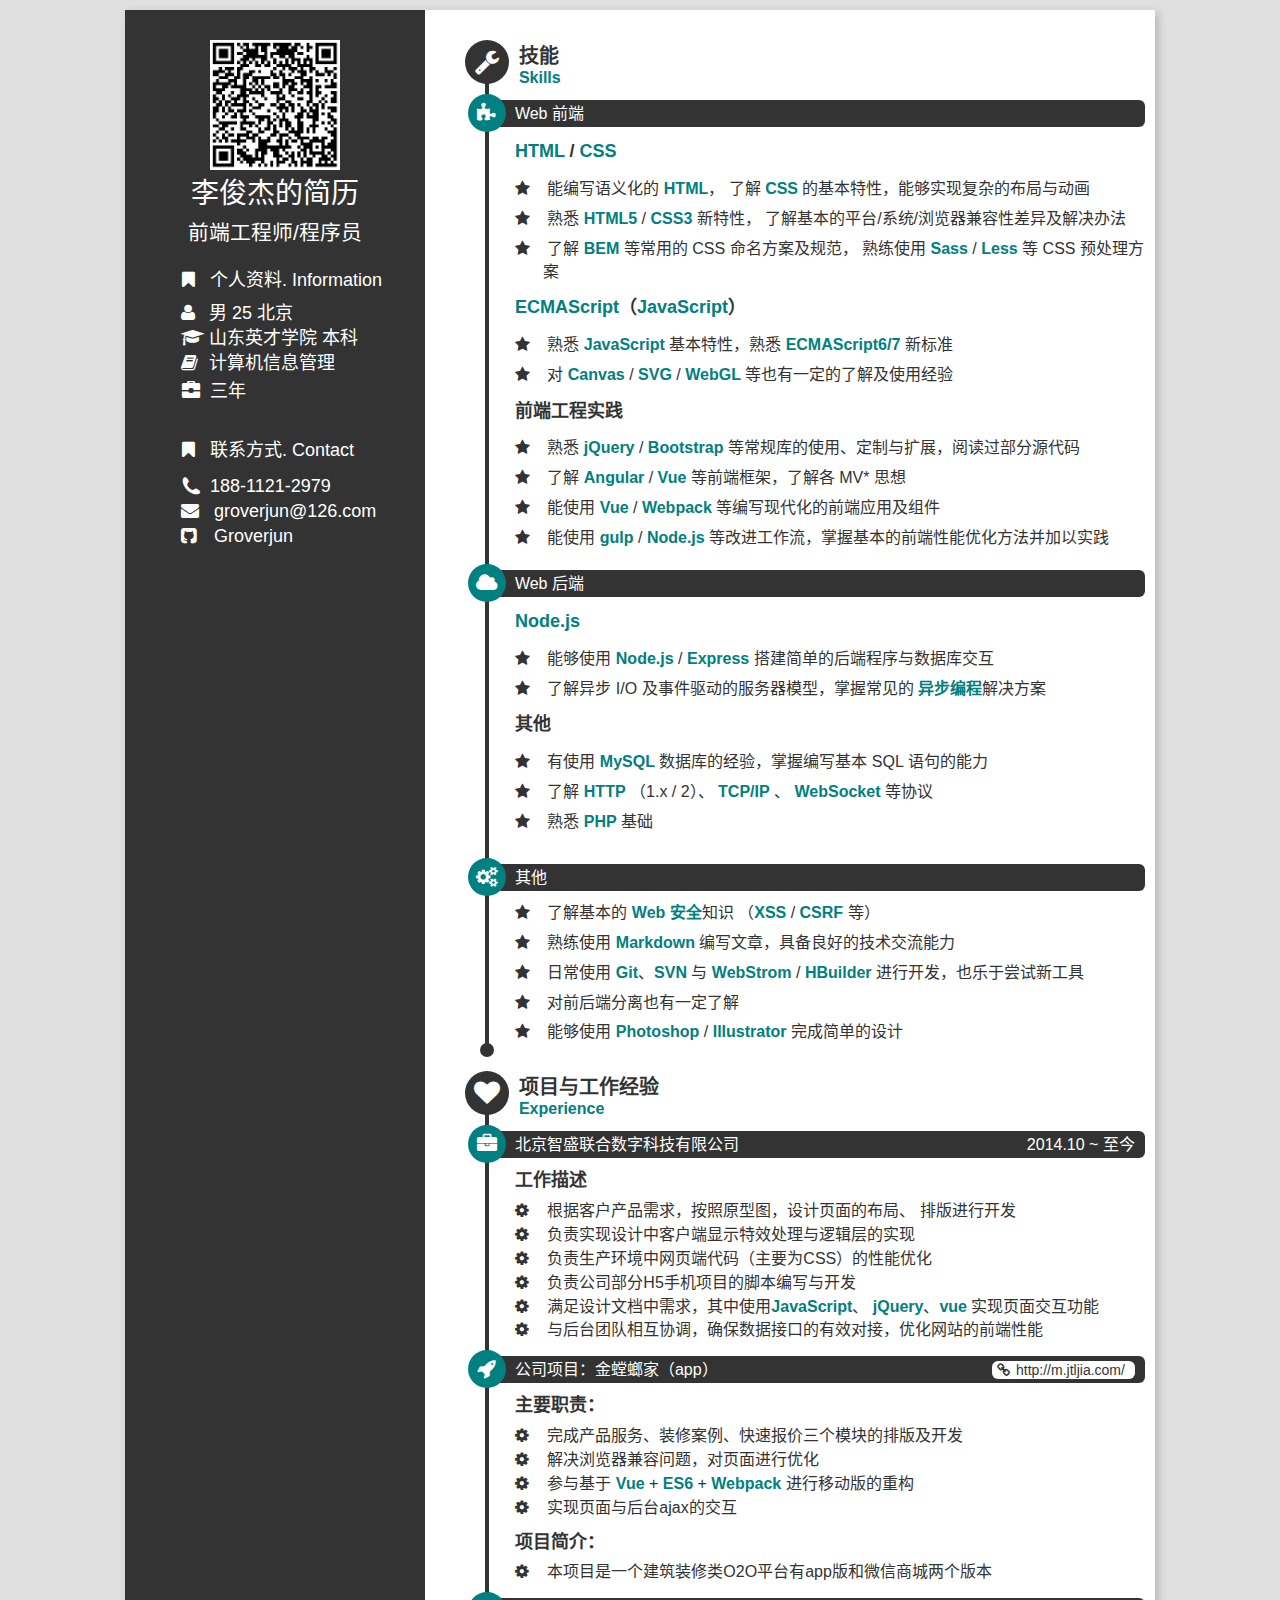
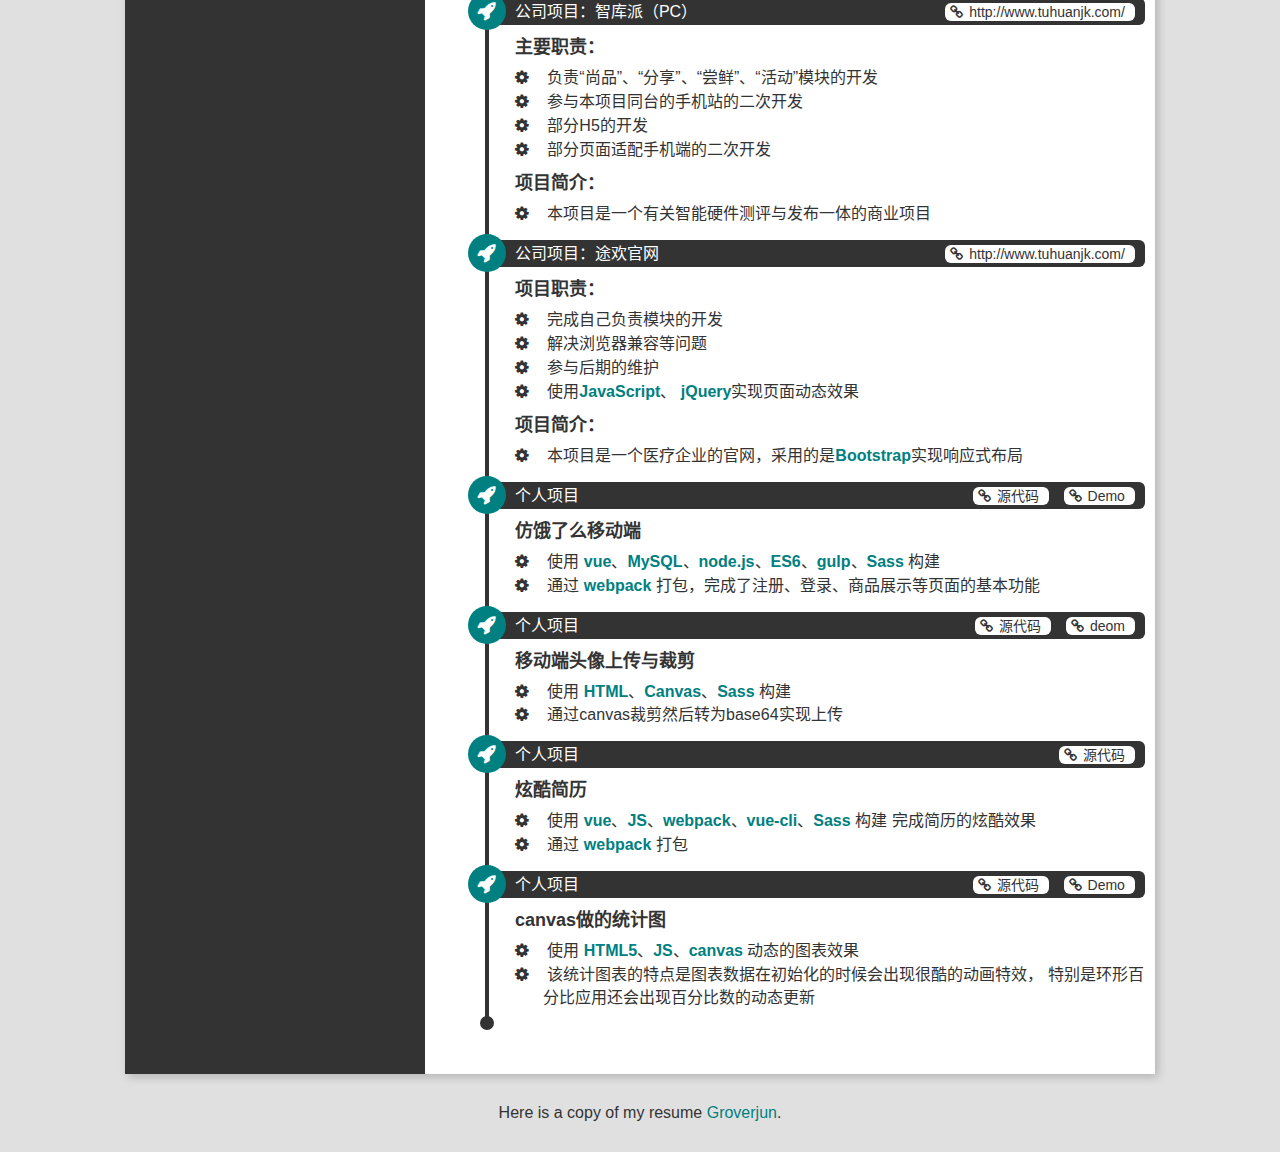
==== commit 9d4984d2: "add" ====
--- a/index.html
+++ b/index.html
@@ -17,12 +17,14 @@
 	</head>
 
 	<body>
-		<!--[if lte IE 8]><div class="lte-ie8-comment-wrapper"><p class="lte-ie8-comment">你正在使用 IE8 或更老的古董浏览器，还是快升级或者换浏览器吧~</p></div><![endif]-->
+		<!--[if lte IE 8]>
+		<div class="lte-ie8-comment-wrapper"><p class="lte-ie8-comment">你正在使用 IE8 或更老的古董浏览器，还是快升级或者换浏览器吧~</p></div><![endif]-->
 		<div class="container">
 			<main>
 				<header class="intro">
 					<figure class="header-qrcode">
 						<img src="css/junjie.png" class="qrcode-img invisible-lt-sm visible-print" />
+						<!--<p style="text-align: center">groverjun.github.io/Web-Developer2.0/</p>-->
 					</figure>
 					<section class="title">
 						<h1>李俊杰的简历</h1>
@@ -274,14 +276,14 @@
 												参与基于 <strong>Vue</strong>
 												+ <strong>ES6</strong> +
 												<strong>Webpack</strong>
-												进行微信商城版的开发
+												进行移动版的重构
 											</dd>
 											<dd class="experience-task">
 												实现页面与后台ajax的交互
 											</dd>
 											<dt class="experience-project-name">项目简介：</dt>
 											<dd class="experience-task">
-												本项目是一个建筑装修类O2O平台有webapp版和微信商城两个版本
+												本项目是一个建筑装修类O2O平台有app版和微信商城两个版本
 											</dd>
 										</dl>
 									</li>
@@ -374,7 +376,6 @@
 											<dt class="experience-project-name">移动端头像上传与裁剪</dt>
 											<dd class="experience-task">
 												使用 <strong>HTML</strong>、<strong>Canvas</strong>、<strong>Sass</strong> 构建
-
 											</dd>
 											<dd class="experience-task">
 												通过canvas裁剪然后转为base64实现上传
--- a/css/index.css
+++ b/css/index.css
@@ -126,7 +126,7 @@
   padding-bottom: 10000px;
   margin-bottom: 10000px;
   background-color: #333;
-  color: white;
+  color: #fff;
 }
 .title {
   text-align: center;
@@ -214,7 +214,7 @@
 }
 .intro a:link,
 .intro a:visited {
-  color: white;
+  color: #fff;
 }
 .intro a:hover,
 .intro a:active {
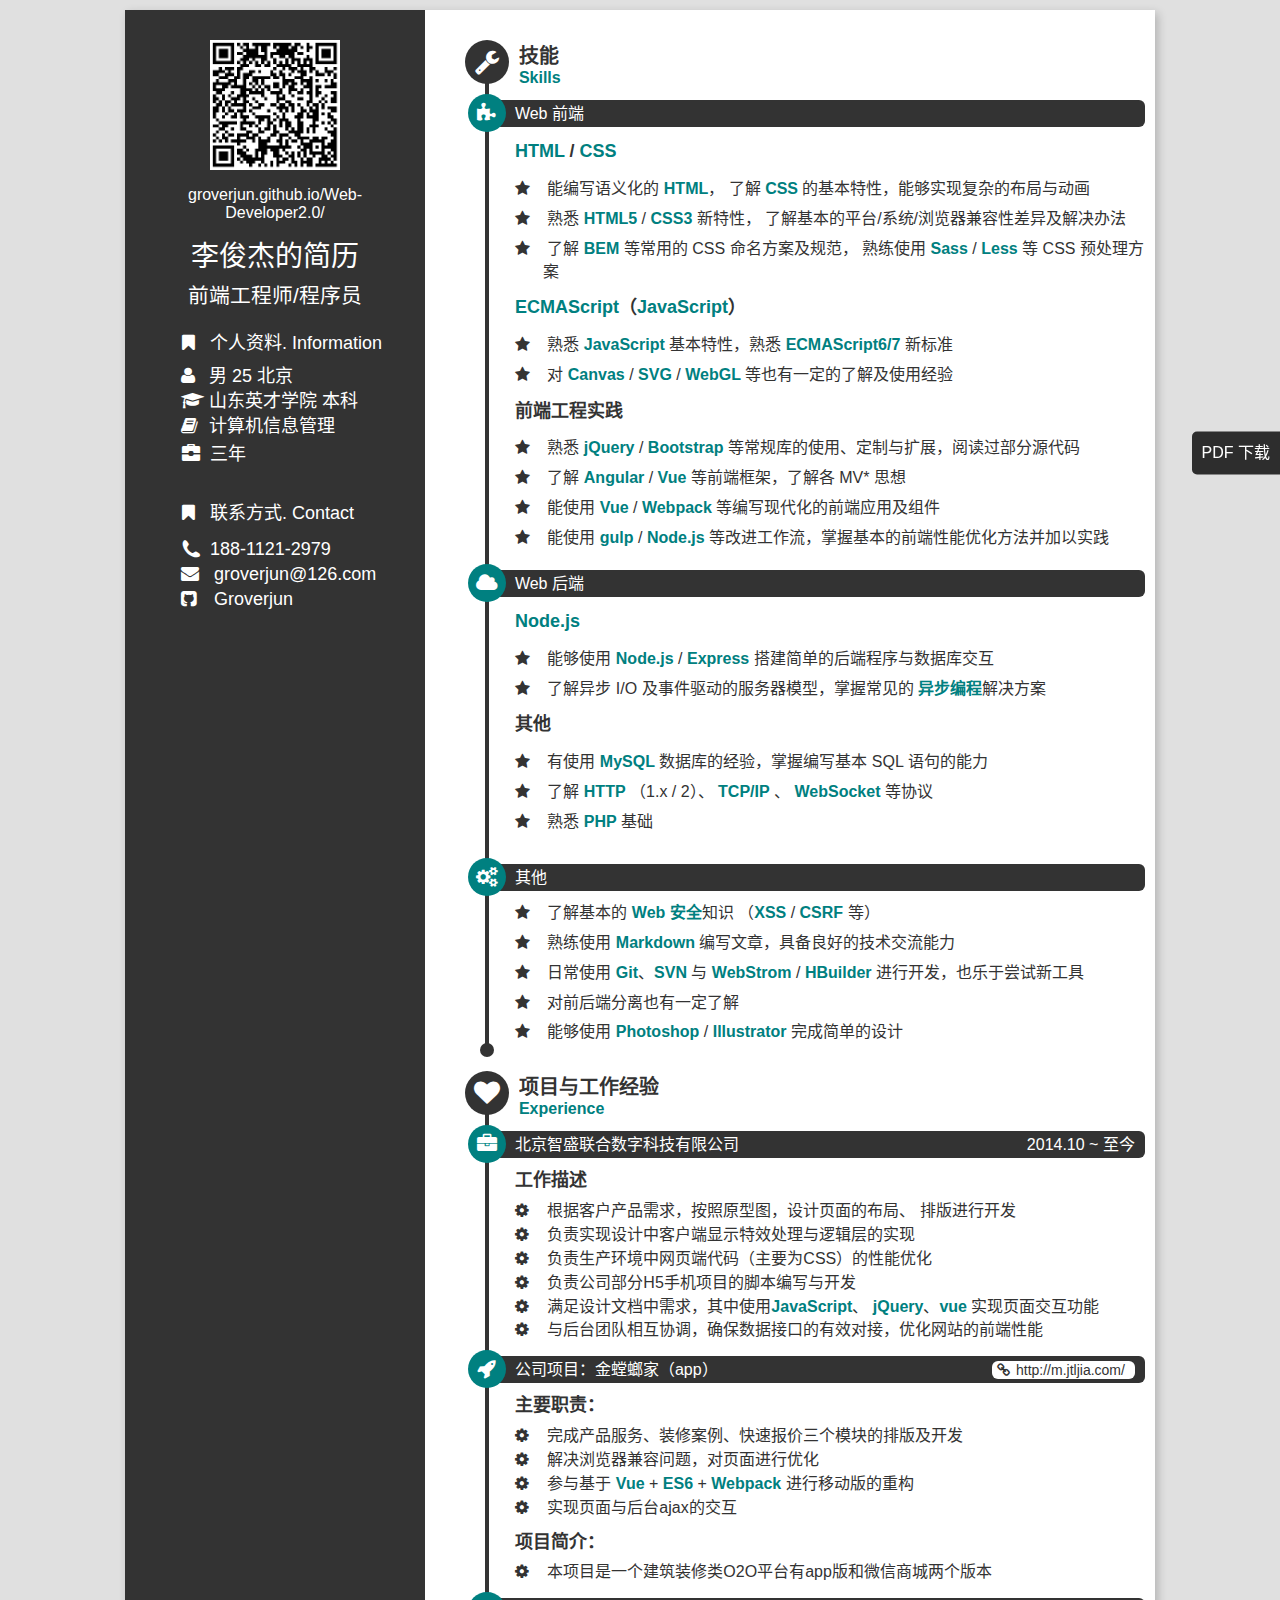
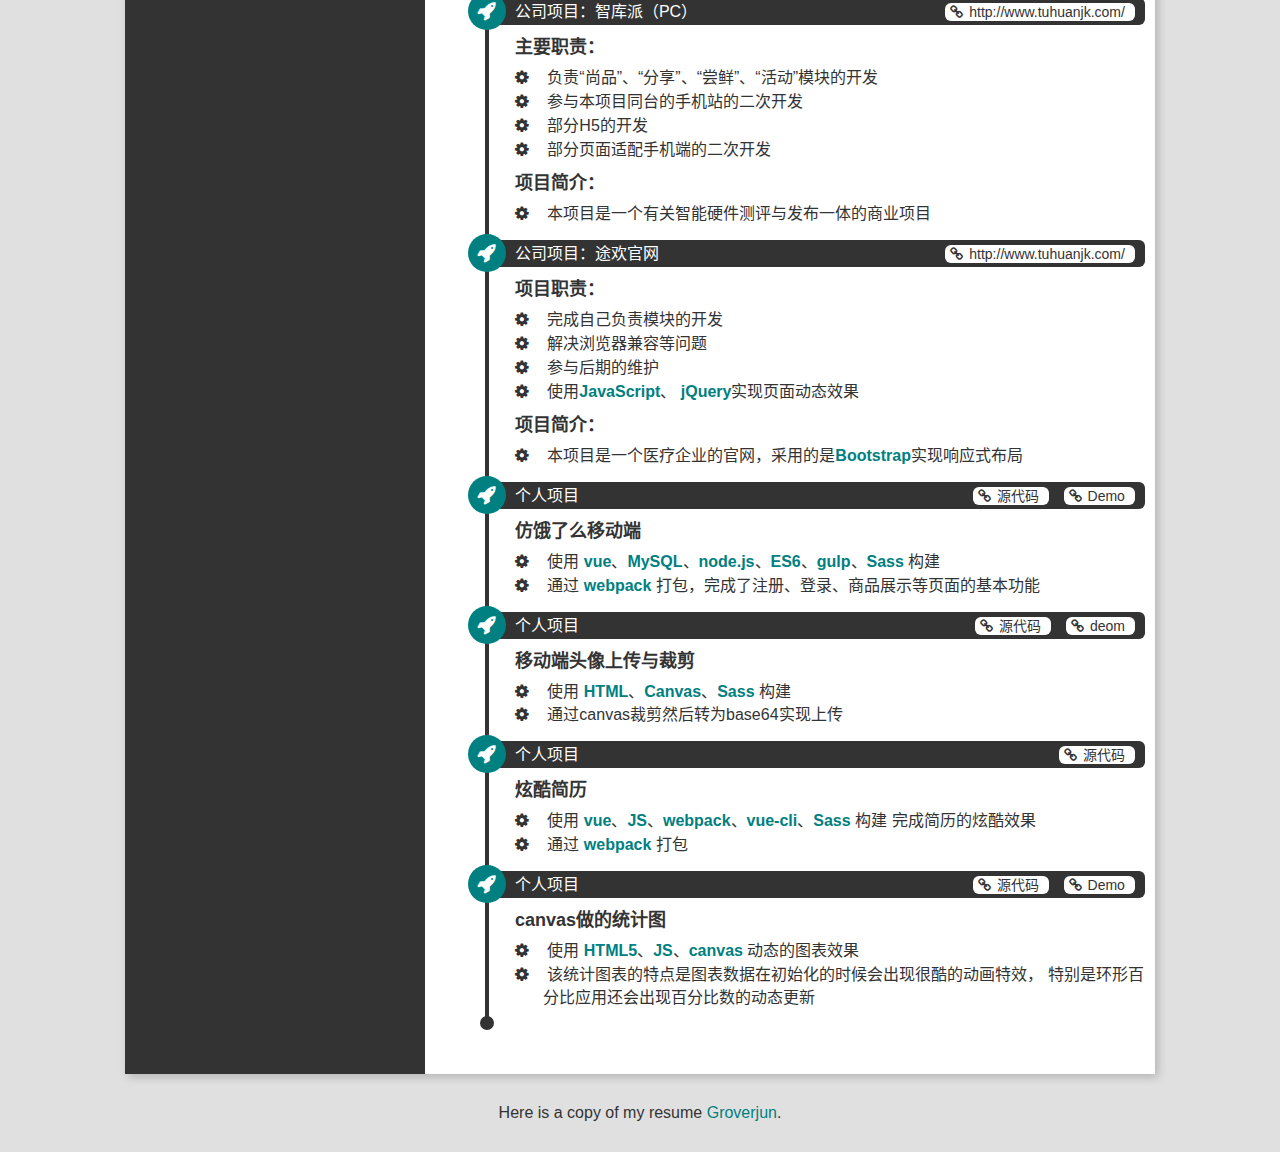
==== commit f7d7643e: "add" ====
--- a/index.html
+++ b/index.html
@@ -19,12 +19,20 @@
 	<body>
 		<!--[if lte IE 8]>
 		<div class="lte-ie8-comment-wrapper"><p class="lte-ie8-comment">你正在使用 IE8 或更老的古董浏览器，还是快升级或者换浏览器吧~</p></div><![endif]-->
+		<aside>
+			<ul class="links">
+
+				<li class="link">
+					<a href="./word/junjiie.pdf" download="李俊杰前端工程师">PDF 下载</a>
+				</li>
+			</ul>
+		</aside>
 		<div class="container">
 			<main>
 				<header class="intro">
 					<figure class="header-qrcode">
 						<img src="css/junjie.png" class="qrcode-img invisible-lt-sm visible-print" />
-						<!--<p style="text-align: center">groverjun.github.io/Web-Developer2.0/</p>-->
+						<p style="text-align: center">groverjun.github.io/Web-Developer2.0/</p>
 					</figure>
 					<section class="title">
 						<h1>李俊杰的简历</h1>
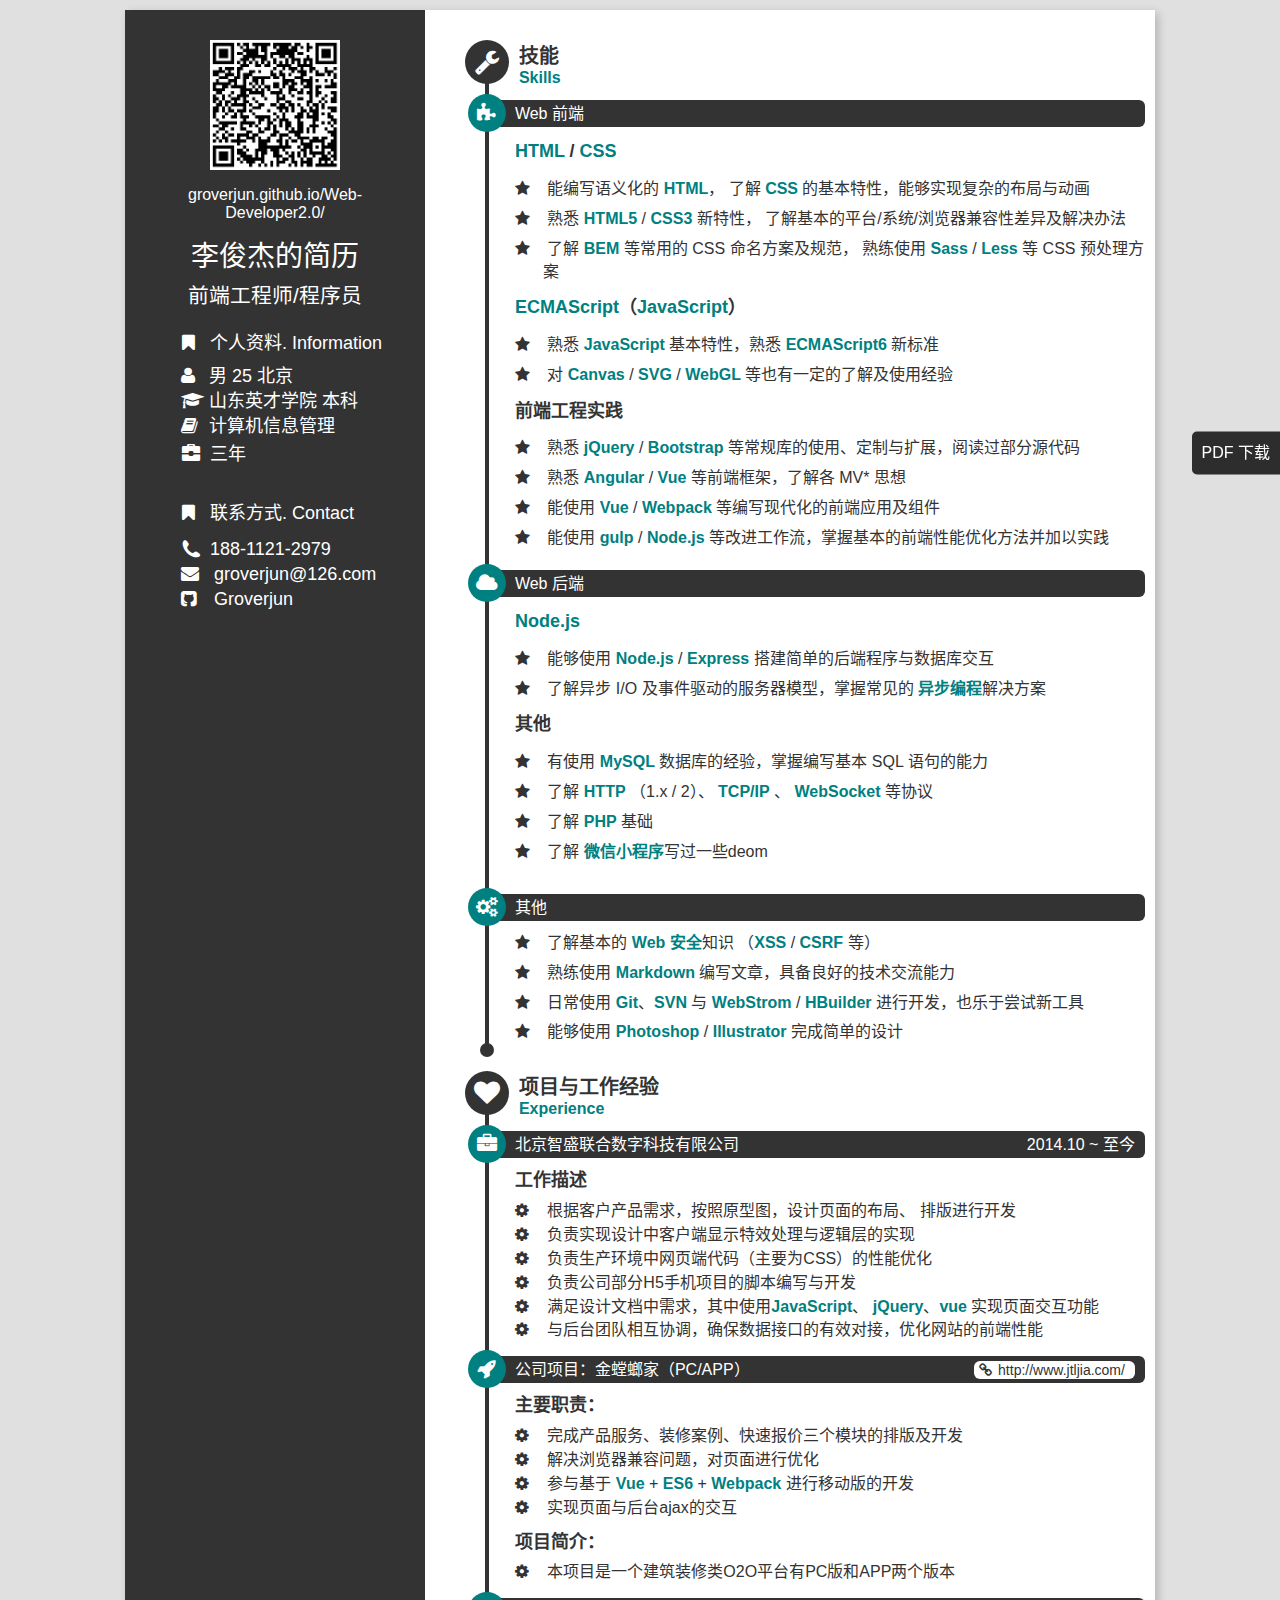
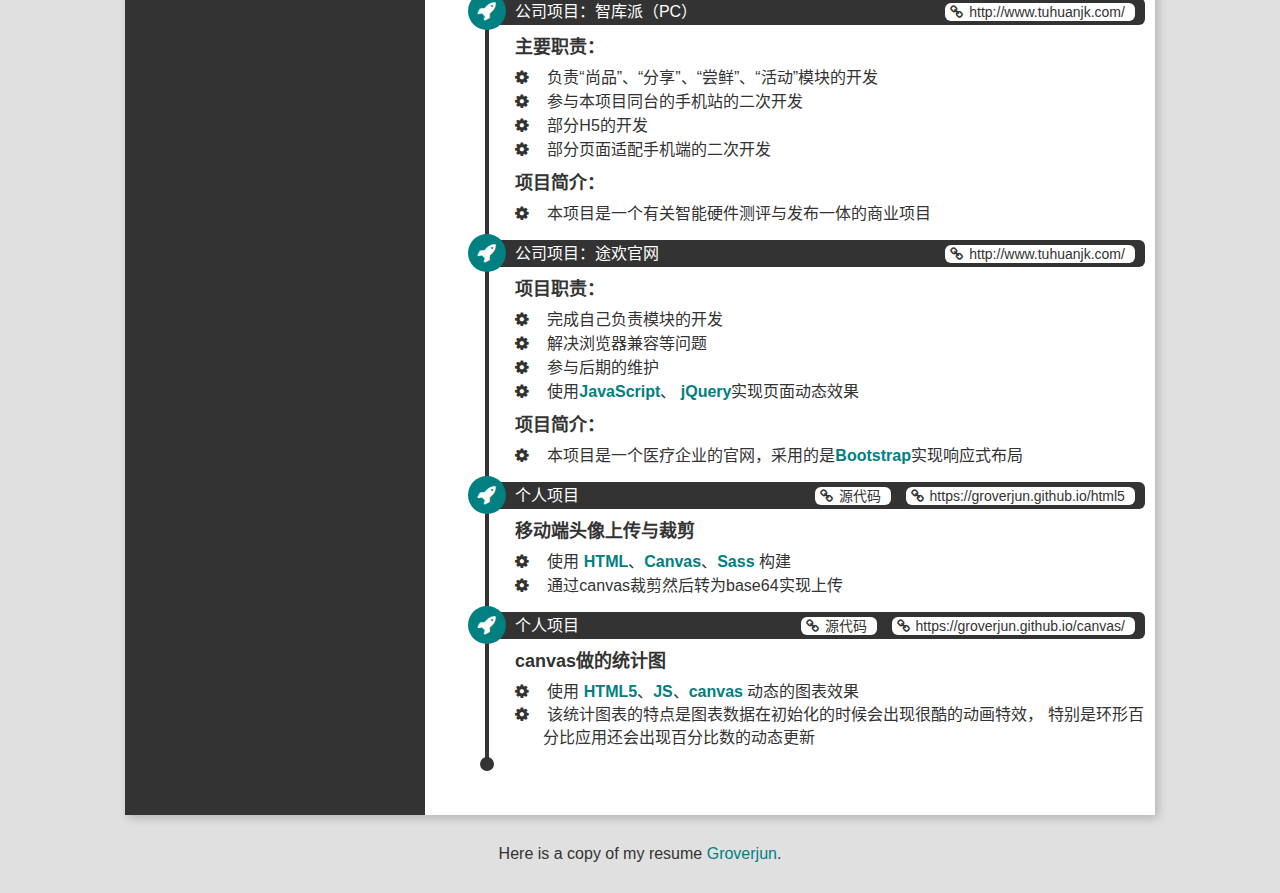
==== commit 1c0adae3: "add" ====
--- a/index.html
+++ b/index.html
@@ -23,7 +23,7 @@
 			<ul class="links">
 
 				<li class="link">
-					<a href="./word/junjiie.pdf" download="李俊杰前端工程师">PDF 下载</a>
+					<a href="./word/junjiie.pdf" download="李俊杰前端工程师.pdf">PDF 下载</a>
 				</li>
 			</ul>
 		</aside>
@@ -111,7 +111,7 @@
 												<dd class="skills-item-description">
 													<span>
 														熟悉 <strong>JavaScript</strong> 
-														基本特性，熟悉 <strong>ECMAScript6/7</strong> 新标准
+														基本特性，熟悉 <strong>ECMAScript6</strong> 新标准
 													</span>
 												</dd>
 												<dd class="skills-item-description">
@@ -130,7 +130,7 @@
 												</dd>
 												<dd class="skills-item-description">
 													<span>
-														了解<strong> Angular </strong>/ <strong>Vue </strong>等前端框架，了解各 MV* 思想
+														熟悉<strong> Angular </strong>/ <strong>Vue </strong>等前端框架，了解各 MV* 思想
 													</span>
 												</dd>
 												<dd class="skills-item-description">
@@ -177,8 +177,12 @@
 												</dd>
 												<dd class="skills-item-description">
 													<span>
-														熟悉 <strong>PHP</strong> 基础
-
+														了解 <strong>PHP</strong> 基础
+													</span>
+												</dd>
+												<dd class="skills-item-description">
+													<span>
+														了解 <strong>微信小程序</strong>写过一些deom
 													</span>
 												</dd>
 											</dl>
@@ -205,11 +209,6 @@
 														日常使用 <strong>Git</strong>、<strong>SVN</strong>
 														与 <strong>WebStrom</strong> /
 														<strong>HBuilder</strong> 进行开发，也乐于尝试新工具
-													</span>
-												</li>
-												<li class="skills-item-description">
-													<span>
-														对前后端分离也有一定了解
 													</span>
 												</li>
 												<li class="skills-item-description">
@@ -267,9 +266,9 @@
 									<!--=====================公司项目==========================-->
 									<li class="timeline-item experience-project">
 										<h3 class="timeline-title">
-											<span class="experience-project-type">公司项目：金螳螂家（app）</span>
+											<span class="experience-project-type">公司项目：金螳螂家（PC/APP）</span>
 											<span class="experience-title-aside">
-												<a href="http://m.jtljia.com/" class="experience-project-link">http://m.jtljia.com/</a>
+												<a href="http://www.jtljia.com/" class="experience-project-link">http://www.jtljia.com/</a>
 											</span>
 										</h3>
 										<dl class="experience-description timeline-content">
@@ -284,14 +283,14 @@
 												参与基于 <strong>Vue</strong>
 												+ <strong>ES6</strong> +
 												<strong>Webpack</strong>
-												进行移动版的重构
+												进行移动版的开发
 											</dd>
 											<dd class="experience-task">
 												实现页面与后台ajax的交互
 											</dd>
 											<dt class="experience-project-name">项目简介：</dt>
 											<dd class="experience-task">
-												本项目是一个建筑装修类O2O平台有app版和微信商城两个版本
+												本项目是一个建筑装修类O2O平台有PC版和APP两个版本
 											</dd>
 										</dl>
 									</li>
@@ -356,56 +355,17 @@
 										<h3 class="timeline-title">
 											<span class="experience-project-type">个人项目</span>
 											<span class="experience-title-aside">
-												<a href="https://github.com/Groverjun/lem" class="experience-project-link">源代码</a>
-												<a href="http://cangdu.org:8001/" class="experience-project-link">Demo</a>
+												<a href="https://github.com/Groverjun/html5/" class="experience-project-link">源代码</a>
+												<a href=" https://groverjun.github.io/html5" class="experience-project-link">https://groverjun.github.io/html5</a>
 											</span>
 										</h3>
 										<dl class="experience-description timeline-content">
-											<dt class="experience-project-name">仿饿了么移动端</dt>
-											<dd class="experience-task">
-
-												使用 <strong>vue</strong>、<strong>MySQL</strong>、<strong>node.js</strong>、<strong>ES6</strong>、<strong>gulp</strong>、<strong>Sass</strong> 构建
-
-											</dd>
-											<dd class="experience-task">
-												通过 <strong>webpack</strong> 打包，完成了注册、登录、商品展示等页面的基本功能
-											</dd>
-										</dl>
-									</li>
-									<li class="timeline-item experience-project">
-										<h3 class="timeline-title">
-											<span class="experience-project-type">个人项目</span>
-											<span class="experience-title-aside">
-												<a href="https://github.com/Groverjun/html5/" class="experience-project-link">源代码</a>
-												<a href=" https://groverjun.github.io/html5" class="experience-project-link">deom</a>
-											</span>
-										</h3>
-										<dl class="experience-description timeline-content">
 											<dt class="experience-project-name">移动端头像上传与裁剪</dt>
 											<dd class="experience-task">
 												使用 <strong>HTML</strong>、<strong>Canvas</strong>、<strong>Sass</strong> 构建
 											</dd>
 											<dd class="experience-task">
 												通过canvas裁剪然后转为base64实现上传
-											</dd>
-										</dl>
-									</li>
-									<li class="timeline-item experience-project">
-										<h3 class="timeline-title">
-											<span class="experience-project-type">个人项目</span>
-											<span class="experience-title-aside">
-												<a href="https://github.com/Groverjun/resume2.0" class="experience-project-link">源代码</a>
-											</span>
-										</h3>
-										<dl class="experience-description timeline-content">
-											<dt class="experience-project-name">炫酷简历</dt>
-											<dd class="experience-task">
-
-												使用 <strong>vue</strong>、<strong>JS</strong>、<strong>webpack</strong>、<strong>vue-cli</strong>、<strong>Sass</strong> 构建
-												完成简历的炫酷效果
-											</dd>
-											<dd class="experience-task">
-												通过 <strong>webpack</strong> 打包
 											</dd>
 										</dl>
 									</li>
@@ -414,7 +374,7 @@
 											<span class="experience-project-type">个人项目</span>
 											<span class="experience-title-aside">
 												<a href="https://github.com/Groverjun/canvas" class="experience-project-link">源代码</a>
-												<a href=" https://groverjun.github.io/canvas/" class="experience-project-link">Demo</a>
+												<a href=" https://groverjun.github.io/canvas/" class="experience-project-link">https://groverjun.github.io/canvas/</a>
 											</span>
 										</h3>
 										<dl class="experience-description timeline-content">
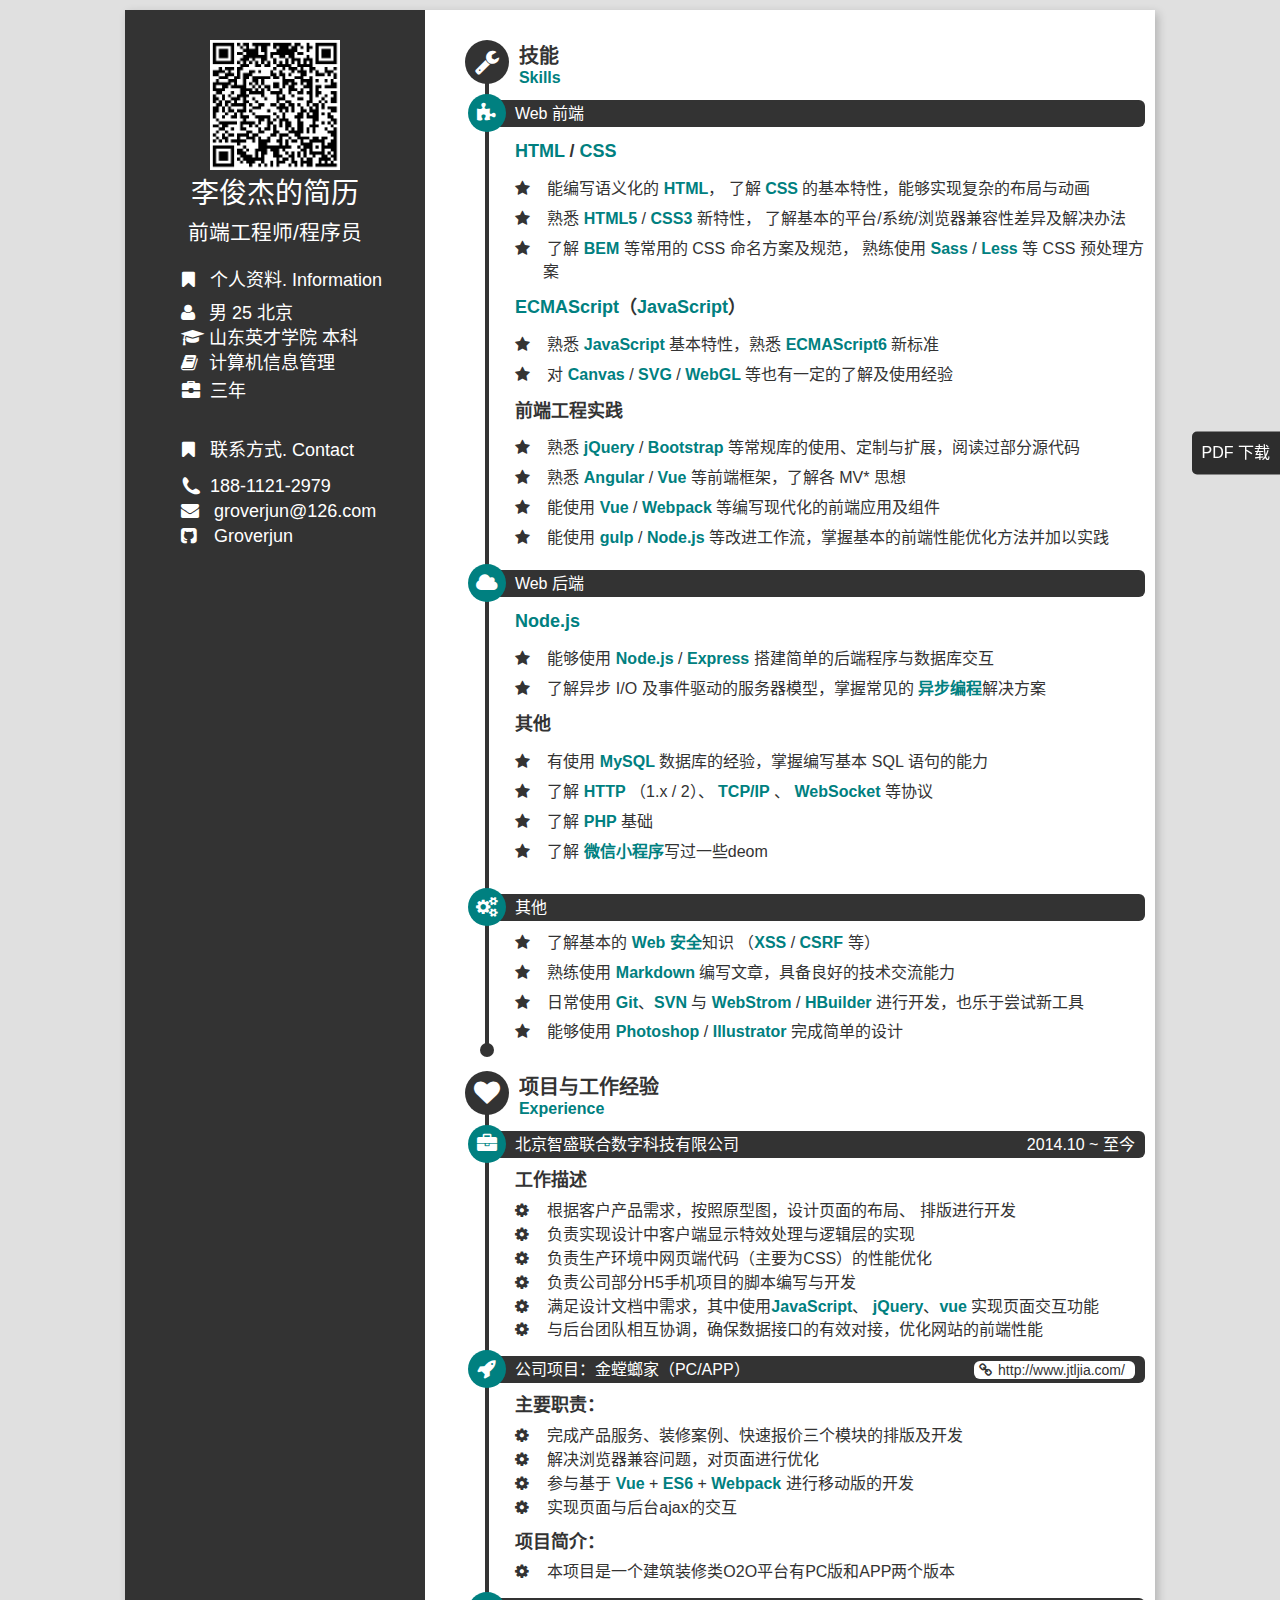
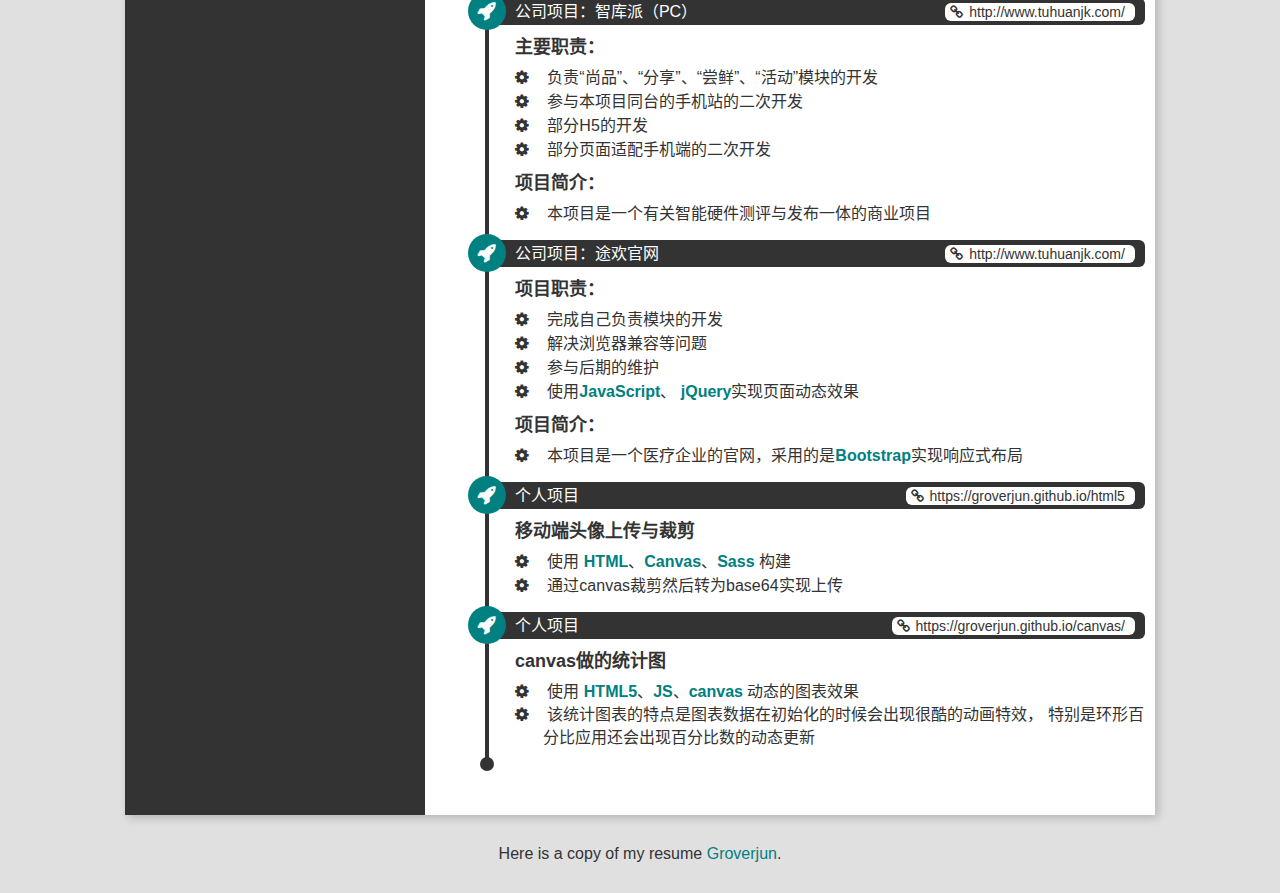
==== commit 928df9d4: "“add" ====
--- a/index.html
+++ b/index.html
@@ -32,7 +32,7 @@
 				<header class="intro">
 					<figure class="header-qrcode">
 						<img src="css/junjie.png" class="qrcode-img invisible-lt-sm visible-print" />
-						<p style="text-align: center">groverjun.github.io/Web-Developer2.0/</p>
+						<!--<p style="text-align: center">groverjun.github.io/Web-Developer2.0/</p>-->
 					</figure>
 					<section class="title">
 						<h1>李俊杰的简历</h1>
@@ -355,7 +355,6 @@
 										<h3 class="timeline-title">
 											<span class="experience-project-type">个人项目</span>
 											<span class="experience-title-aside">
-												<a href="https://github.com/Groverjun/html5/" class="experience-project-link">源代码</a>
 												<a href=" https://groverjun.github.io/html5" class="experience-project-link">https://groverjun.github.io/html5</a>
 											</span>
 										</h3>
@@ -373,7 +372,6 @@
 										<h3 class="timeline-title">
 											<span class="experience-project-type">个人项目</span>
 											<span class="experience-title-aside">
-												<a href="https://github.com/Groverjun/canvas" class="experience-project-link">源代码</a>
 												<a href=" https://groverjun.github.io/canvas/" class="experience-project-link">https://groverjun.github.io/canvas/</a>
 											</span>
 										</h3>
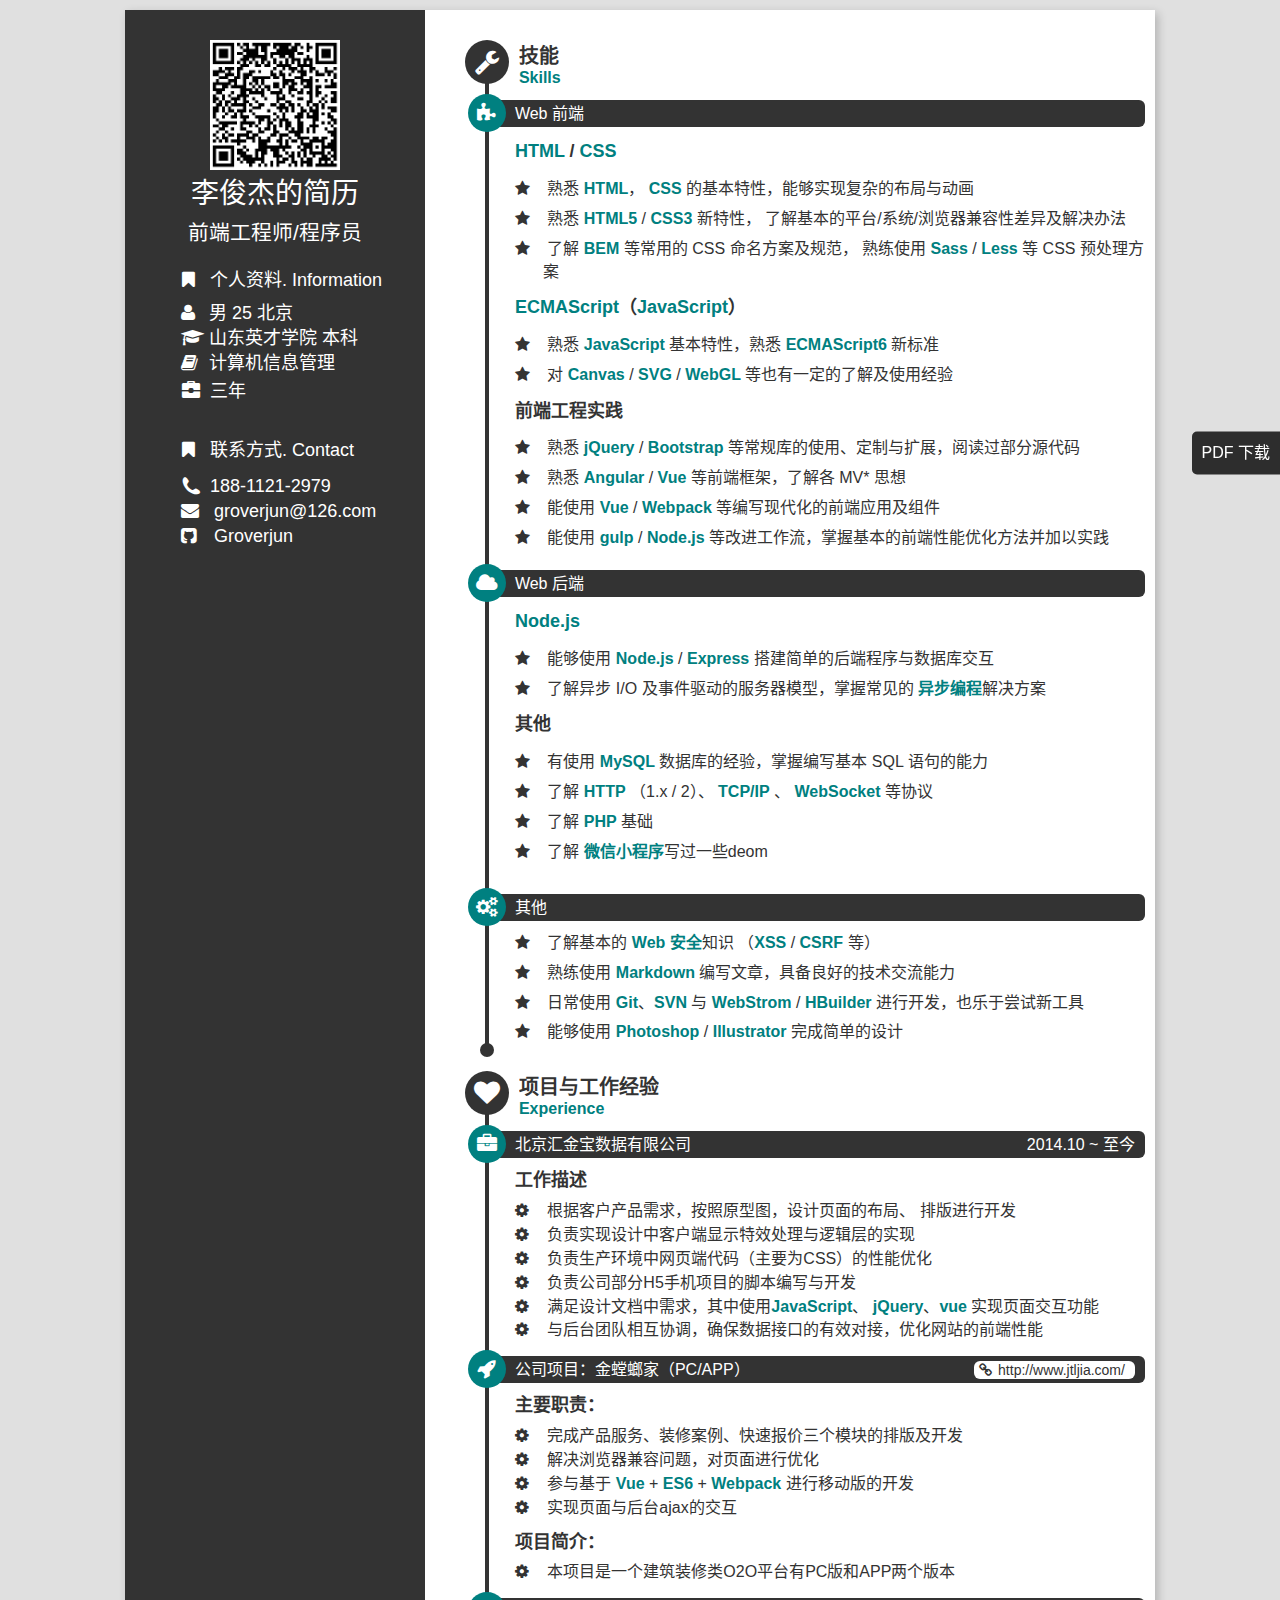
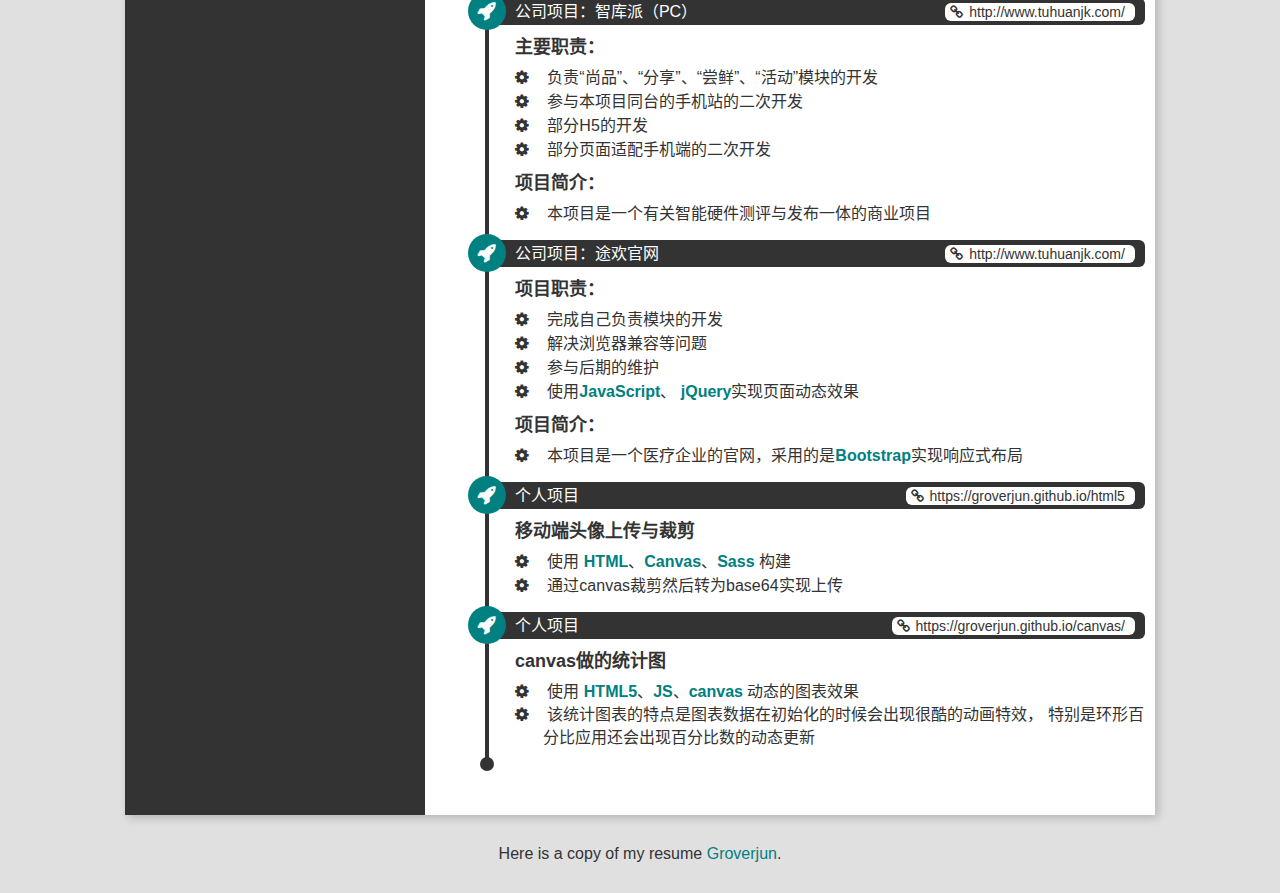
==== commit 486b1a13: "add" ====
--- a/index.html
+++ b/index.html
@@ -89,8 +89,8 @@
 												</dt>
 												<dd class="skills-item-description">
 													<span>
-														能编写语义化的 <strong>HTML</strong>，
-														了解 <strong>CSS</strong> 的基本特性，能够实现复杂的布局与动画
+														熟悉 <strong>HTML</strong>，
+														 <strong>CSS</strong> 的基本特性，能够实现复杂的布局与动画
 													</span>
 												</dd>
 												<dd class="skills-item-description">
@@ -234,7 +234,7 @@
 								<ul class="sec-content timeline">
 									<li class="timeline-item experience-job">
 										<h3 class="timeline-title">
-											<span class="experience-place">北京智盛联合数字科技有限公司 </span>
+											<span class="experience-place">北京汇金宝数据有限公司</span>
 											<time class="experience-time">2014.10 ~ 至今</time>
 										</h3>
 										<dl class="experience-description timeline-content">
